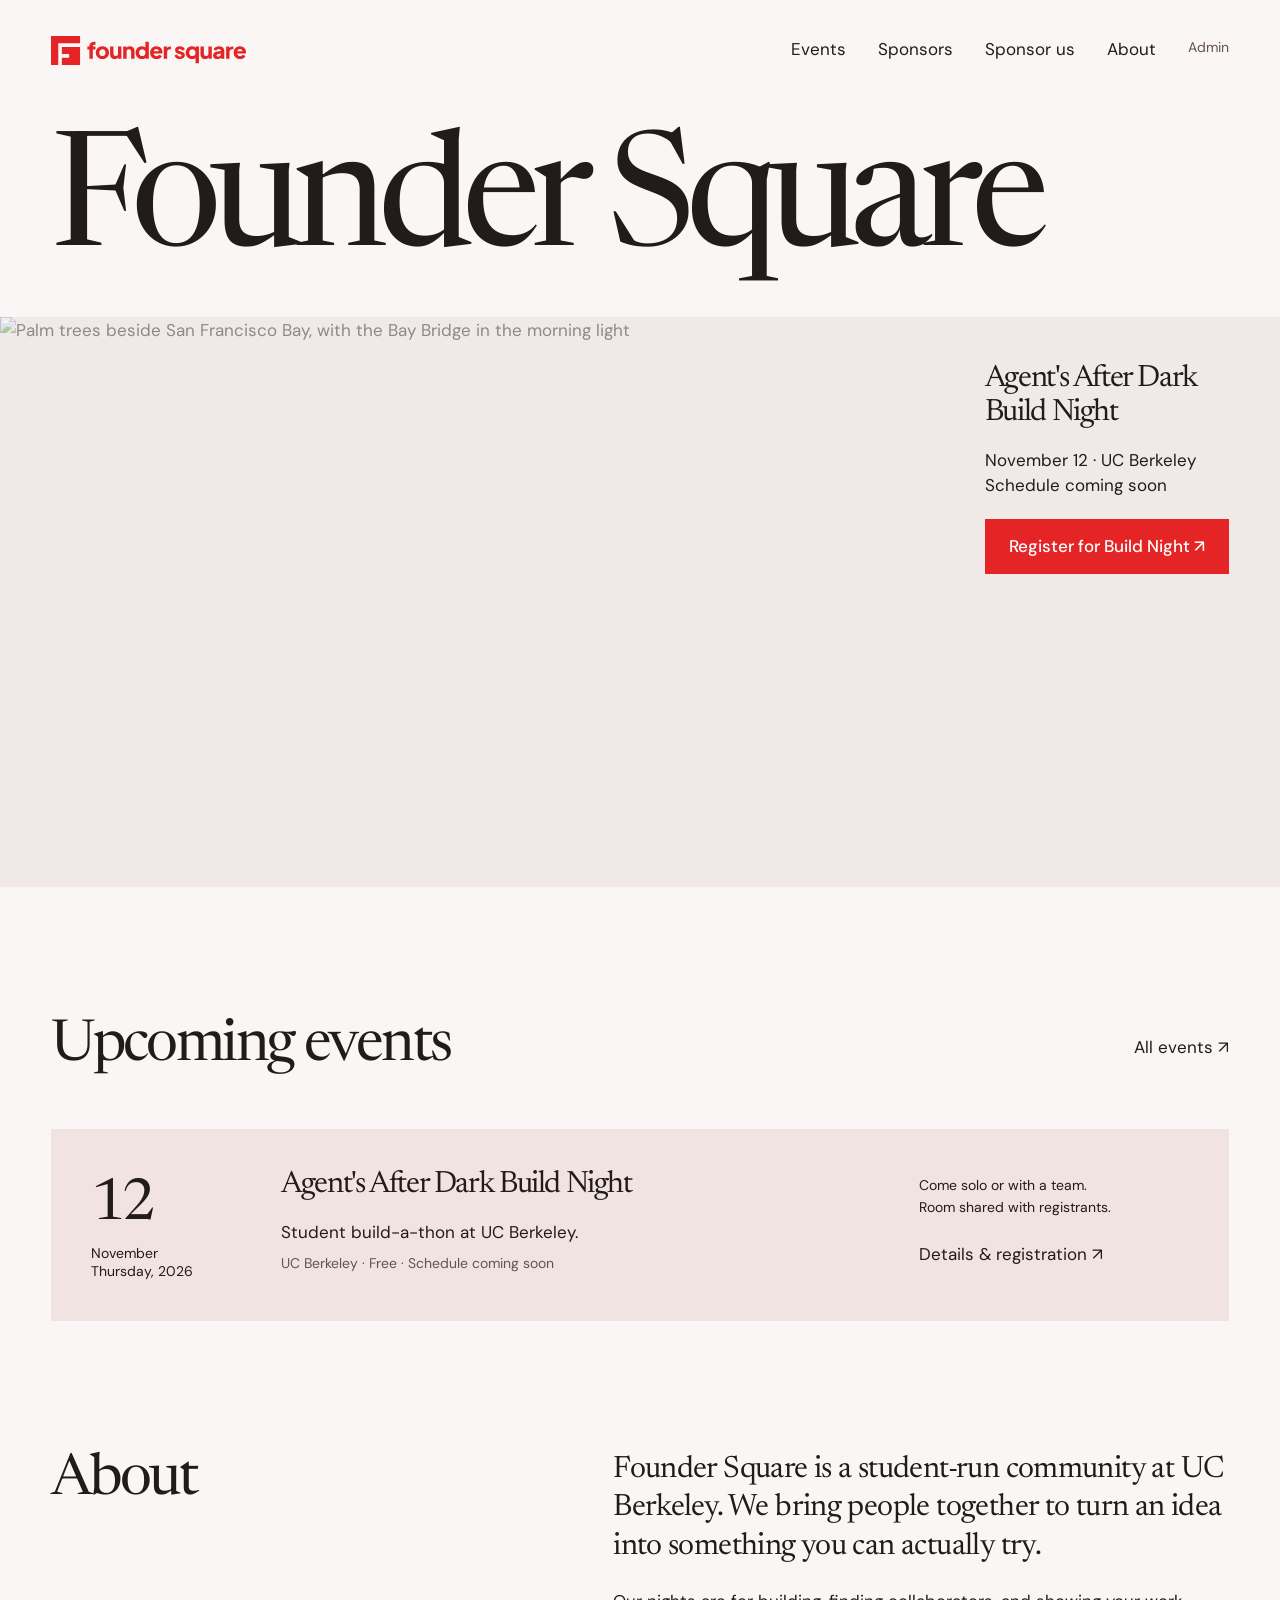
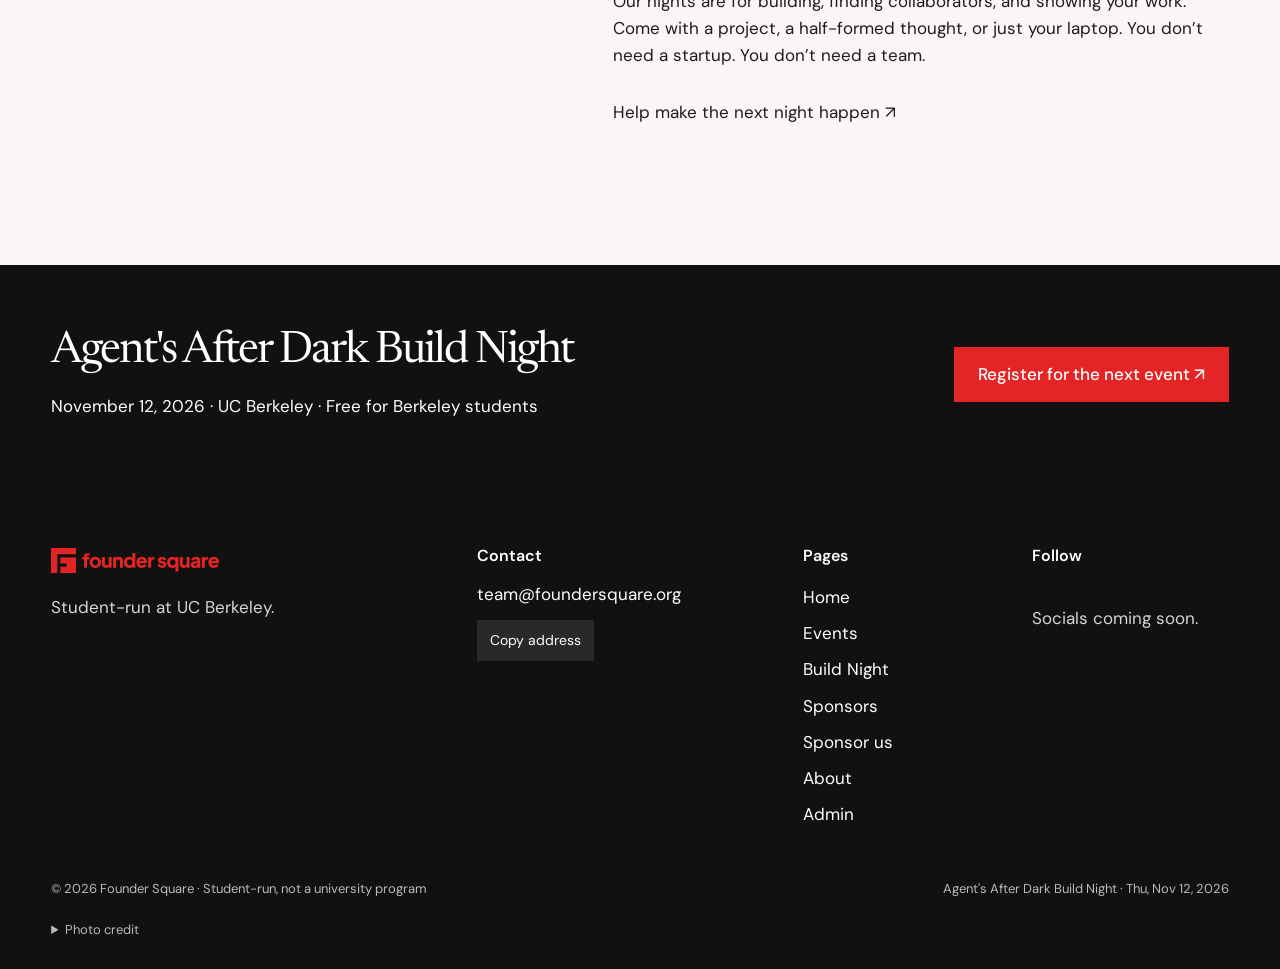
==== index.html @ f6f56e1c "Add the sponsor contact line, admin inbox, sponsors page and event links Sponsors can now write to t" ====
<!doctype html>
<html lang="en">
<head>
<meta charset="utf-8">
<meta name="viewport" content="width=device-width, initial-scale=1">
<meta name="theme-color" content="#faf6f5">
<meta name="description" content="Founder Square brings UC Berkeley students together to build, meet collaborators and demo something real. Agent's After Dark Build Night: November 12, 2026. Schedule coming soon.">
<title>Founder Square</title>
<link rel="icon" href="/favicon.svg" type="image/svg+xml">
<link rel="preconnect" href="https://fonts.googleapis.com">
<link rel="preconnect" href="https://fonts.gstatic.com" crossorigin>
<link href="https://fonts.googleapis.com/css2?family=DM+Sans:wght@400;500;600&family=Newsreader:opsz,wght@6..72,400;6..72,500&display=swap" rel="stylesheet">
<link rel="stylesheet" href="/assets/site.css">
</head>
<body>
<a class="skip" href="#main">Skip to content</a>
<header class="header wrap">
<a class="brand" href="/" aria-label="Founder Square home">
<img class="logo" src="/brand/logos/logo-red.svg" alt="" width="194" height="29">
</a>
<nav aria-label="Primary">
<a href="/events">Events</a>
<a href="/sponsors">Sponsors</a>
<a href="/sponsor">Sponsor us</a>
<a href="#about">About</a>
<a class="admin-link" href="/admin">Admin</a>
</nav>
</header>
<main id="main">
<section class="hero">
<div class="hero-title wrap">
<h1>Founder Square</h1>
</div>
<div class="hero-scene">
<img src="/assets/bay-waterfront.jpg" alt="Palm trees beside San Francisco Bay, with the Bay Bridge in the morning light" fetchpriority="high">
<div class="hero-wash">
</div>
<div class="hero-copy wrap">

<div class="hero-event">
<h2>Agent's After Dark<br>Build Night</h2>
<p>November 12 · UC Berkeley<br>Schedule coming soon</p>
<a class="button" href="/build-night#signup">Register for Build Night ↗</a>
</div>
</div>

</div>
</section>
<section class="section wrap upcoming">
<div class="section-heading">
<h2>Upcoming events</h2>
<a class="text-link" href="/events">All events ↗</a>
</div>
<article class="event-row">
<div class="event-date">
<time datetime="2026-11-12">
<strong>12</strong>
<span>November<br>Thursday, 2026</span>
</time>
</div>
<div class="event-info">
<h3>
<a href="/build-night">Agent's After Dark Build Night</a>
</h3>
<p>Student build-a-thon at UC Berkeley.</p>
<p class="secondary">UC Berkeley · Free · Schedule coming soon</p>
</div>
<div class="event-aside">
<p>Come solo or with a team.<br>Room shared with registrants.</p>
<div class="platform-links">
<a class="text-link" data-link="luma" href="#" hidden>Register on Luma ↗</a>
<a class="text-link" data-link="partiful" href="#" hidden>RSVP on Partiful ↗</a>
<a class="text-link" href="/build-night">Details & registration ↗</a>
</div>
</div>
</article>

</section>

<section class="about wrap section" id="about">
<h2>About</h2>
<div>
<p class="statement">Founder Square is a student-run community at UC Berkeley. We bring people together to turn an idea into something you can actually try.</p>
<p>Our nights are for building, finding collaborators, and showing your work. Come with a project, a half-formed thought, or just your laptop. You don’t need a startup. You don’t need a team.</p>
<a class="text-link" href="mailto:team@foundersquare.org?subject=Helping%20at%20Founder%20Square">Help make the next night happen ↗</a>
</div>
</section>
<section class="register-band" id="register">
<div class="wrap band-inner">
<div>
<h2>Agent's After Dark Build Night</h2>
<p>November 12, 2026 · UC Berkeley · Free for Berkeley students</p>
</div>
<a class="button light" href="/build-night#signup">Register for the next event ↗</a>
</div>
</section>
</main>
<footer class="footer original-footer">
<div class="wrap foot-in">
<div class="foot-brand">
<a class="foot-name" href="/">
<img class="logo" src="/brand/logos/logo-red.svg" alt="Founder Square" width="168" height="25">
</a>
<p>Student-run at UC Berkeley.</p>
</div>
<div>
<h3>Contact</h3>
<a href="mailto:team@foundersquare.org">team@foundersquare.org</a>
<br>
<button type="button" class="copy-btn" data-copy>Copy address</button>
</div>
<div>
<h3>Pages</h3>
<nav aria-label="Footer">
<a href="/">Home</a>
<a href="/events">Events</a>
<a href="/build-night">Build Night</a>
<a href="/sponsors">Sponsors</a>
<a href="/sponsor">Sponsor us</a>
<a href="/#about">About</a>
<a href="/admin">Admin</a>
</nav>
</div>
<div>
<h3>Follow</h3>
<!-- The URLs live in LINKS at the top of assets/site.js; links with no URL yet stay hidden. -->
<ul class="social-links">
<li><a data-link="instagram" href="#" hidden><svg viewBox="0 0 24 24" aria-hidden="true"><path fill="currentColor" d="M12 2.2c3.2 0 3.6 0 4.8.1 3.3.1 4.8 1.7 4.9 4.9.1 1.3.1 1.6.1 4.8s0 3.6-.1 4.8c-.1 3.2-1.7 4.8-4.9 4.9-1.3.1-1.6.1-4.8.1s-3.6 0-4.8-.1c-3.3-.1-4.8-1.7-4.9-4.9C2.2 15.6 2.2 15.2 2.2 12s0-3.6.1-4.8C2.4 3.9 4 2.4 7.2 2.3 8.4 2.2 8.8 2.2 12 2.2M12 0C8.7 0 8.3 0 7.1.1 2.7.3.3 2.7.1 7.1 0 8.3 0 8.7 0 12s0 3.7.1 4.9c.2 4.4 2.6 6.8 7 7 1.2.1 1.6.1 4.9.1s3.7 0 4.9-.1c4.4-.2 6.8-2.6 7-7 .1-1.2.1-1.6.1-4.9s0-3.7-.1-4.9c-.2-4.4-2.6-6.8-7-7C15.7 0 15.3 0 12 0zm0 5.8a6.2 6.2 0 1 0 0 12.4 6.2 6.2 0 0 0 0-12.4zM12 16a4 4 0 1 1 0-8 4 4 0 0 1 0 8zm6.4-11.8a1.4 1.4 0 1 0 0 2.9 1.4 1.4 0 0 0 0-2.9z"/></svg>Instagram</a></li>
<li><a data-link="x" href="#" hidden><svg viewBox="0 0 24 24" aria-hidden="true"><path fill="currentColor" d="M18.2 2h3.4l-7.4 8.5L23 22h-6.8l-5.3-7-6.1 7H1.4l7.9-9.1L1 2h7l4.8 6.4L18.2 2zm-1.2 18h1.9L7.1 3.9H5.1L17 20z"/></svg>X</a></li>
<li><a data-link="linkedin" href="#" hidden><svg viewBox="0 0 24 24" aria-hidden="true"><path fill="currentColor" d="M20.4 20.4h-3.6v-5.6c0-1.3 0-3-1.8-3s-2.1 1.4-2.1 2.9v5.7H9.3V9h3.4v1.6c.5-.9 1.6-1.8 3.4-1.8 3.6 0 4.3 2.4 4.3 5.5v6.1zM5.3 7.4a2.1 2.1 0 1 1 0-4.2 2.1 2.1 0 0 1 0 4.2zM7.1 20.4H3.6V9h3.5v11.4zM22.2 0H1.8C.8 0 0 .8 0 1.7v20.5c0 1 .8 1.8 1.8 1.8h20.4c1 0 1.8-.8 1.8-1.8V1.7C24 .8 23.2 0 22.2 0z"/></svg>LinkedIn</a></li>
<li><a data-link="lumaCalendar" href="#" hidden><svg viewBox="0 0 24 24" aria-hidden="true"><path fill="currentColor" d="M12 0c.6 6.6 5.4 11.4 12 12-6.6.6-11.4 5.4-12 12-.6-6.6-5.4-11.4-12-12C6.6 11.4 11.4 6.6 12 0z"/></svg>Luma</a></li>
</ul>
<p class="social-fallback" data-socials-fallback>Socials coming soon.</p>
</div>
</div>
<div class="wrap foot-bottom">
<span>© 2026 Founder Square · Student-run, not a university program</span>
<span>Agent's After Dark Build Night · Thu, Nov 12, 2026</span>
</div>
<div class="wrap photo-credits">
<details>
<summary>Photo credit</summary>
<p>
<a href="https://unsplash.com/photos/HdtcZUI3Qvk">Francisco Delgado / Unsplash License</a>. Waterfront photograph; event venue is UC Berkeley.</p>
</details>
</div>
</footer>
<script src="/assets/site.js">
</script>
</body>
</html>
---- assets/site.css ----
:root{--bg:#faf6f5;--ink:#211b1b;--accent:#e42425;--surface:#f1e3e1;--blue:#eee5e3;--white:#ffffff;--muted:#655353;--display:'Newsreader',Georgia,serif;--text:'DM Sans',Arial,sans-serif;--small:14px;--body:17px;--lead:clamp(23px,2.4vw,34px);--heading:clamp(36px,4.5vw,64px);--margin:clamp(22px,4vw,64px)}

*{box-sizing:border-box}
html{scroll-behavior:smooth;scroll-padding-top:30px}
body{margin:0;background:var(--bg);color:var(--ink);font:var(--body)/1.6 var(--text);-webkit-font-smoothing:antialiased}
a{color:inherit;text-decoration:none}
button,input,textarea{font:inherit}
a,button{touch-action:manipulation}
a:focus-visible,button:focus-visible,summary:focus-visible{outline:3px solid var(--accent);outline-offset:6px}
a:hover{text-decoration:underline;text-underline-offset:5px}
p{margin:0 0 22px}
h1,h2,h3{font-family:var(--display);font-weight:400;letter-spacing:-.045em;line-height:1.04;margin:0}
h2{font-size:var(--heading)}
h3{font-size:var(--lead)}
.wrap{width:calc(100% - var(--margin)*2);max-width:1480px;margin-inline:auto}
.skip{position:absolute;left:20px;top:-100px;z-index:10;background:var(--bg);padding:12px}
.skip:focus{top:15px}
.header{height:100px;display:flex;align-items:center;justify-content:space-between}
.brand{font-size:21px;font-weight:500;letter-spacing:-.7px;display:flex;align-items:center;gap:10px}
.brand-dot{width:11px;height:11px;background:var(--accent)}
nav{display:flex;gap:32px}
nav a{padding:10px 0}
nav [aria-current]{text-decoration:underline;text-underline-offset:6px}
.hero-title h1{font-size:clamp(54px,12.45vw,190px);line-height:1.05;white-space:nowrap;padding:24px 0 26px;letter-spacing:-.065em}
.hero-scene{height:570px;position:relative;overflow:hidden;background:var(--blue)}
.hero-scene>img{width:100%;height:100%;object-fit:cover;object-position:50% 36%;opacity:.63;animation:bay-drift 24s ease-in-out infinite alternate}
.hero-wash{position:absolute;inset:0;background:var(--bg);opacity:.24;pointer-events:none}
.hero-copy{position:absolute;inset:45px 0 auto;display:flex;justify-content:space-between;gap:30px;align-items:start}
.hero-intro{font-family:var(--display);font-size:var(--lead);line-height:1.2;letter-spacing:-.02em}
.hero-event p{margin-bottom:20px}
.button{display:inline-flex;align-items:center;justify-content:center;padding:14px 24px;min-height:52px;background:var(--accent);color:var(--white);border:0;cursor:pointer;font-size:16px;font-weight:500;text-align:center;transition:transform .2s,opacity .2s}
.button:hover{transform:translateY(-3px);text-decoration:none;opacity:.9}
.button:active{transform:translateY(1px)}
.scene-caption{position:absolute;bottom:22px;left:var(--margin);margin:0;font-size:var(--small);color:var(--ink);background:var(--bg);padding:5px 10px}
.section{padding-block:130px}
.section-heading{display:flex;align-items:center;justify-content:space-between;margin-bottom:52px}
.text-link{display:inline-block;font-size:16px;padding:8px 0}
.event-row{background:var(--surface);display:grid;grid-template-columns:150px 1fr 270px;gap:40px;padding:40px;align-items:center}
.event-date{display:flex;flex-direction:column;line-height:1.3;font-size:var(--small)}
.event-date>span:first-child{font-size:var(--body)}
.event-date strong{font:400 72px/.95 var(--display);letter-spacing:-.05em;margin:10px 0}
.event-info h3{font-size:clamp(28px,3vw,42px);margin-bottom:18px}
.event-info p{margin:6px 0}
.secondary{color:var(--muted);font-size:var(--small)}
.event-aside{font-size:var(--small)}
.event-aside p{margin-bottom:14px}
.calendar-note{display:grid;grid-template-columns:1fr 1fr;gap:40px;margin-top:40px}
.calendar-note>p:first-child{font-family:var(--display);font-size:var(--lead);line-height:1.2;max-width:400px}
.calendar-note>p:last-child{max-width:470px}
.about{display:grid;grid-template-columns:1fr 1.35fr;gap:9%;padding-top:0}
.about>div{max-width:720px}
.statement{font-family:var(--display);font-size:var(--lead);line-height:1.25;letter-spacing:-.02em}
.register-band{background:var(--accent);color:var(--white);padding:64px 0}
.band-inner{display:flex;align-items:center;justify-content:space-between;gap:40px}
.band-inner h2{font-size:clamp(32px,3.7vw,52px);margin-bottom:18px}
.band-inner p{margin:0}
.light{background:var(--bg);color:var(--ink);flex-shrink:0}
.footer{padding-top:70px}
.footer-top{display:flex;justify-content:space-between;gap:40px}
.footer-top>p{font-family:var(--display);font-size:var(--lead);line-height:1.2}
.footer-top nav{margin-top:16px}
.footer-name{font-family:var(--display);font-size:clamp(48px,12.4vw,188px);line-height:1.1;letter-spacing:-.065em;white-space:nowrap;margin:65px 0 20px}
.footnote{display:flex;justify-content:space-between;gap:20px;font-size:var(--small)}
.credit{font-size:13px;color:var(--muted);margin-top:20px;padding-bottom:28px}
.page-head{padding-block:70px 100px}
.page-head h1{font-size:clamp(50px,8.5vw,120px);max-width:1100px;margin-bottom:36px}
.page-head>.statement{max-width:660px}
.measure{max-width:680px}
.event-list{padding-bottom:130px}
.event-list>h2{margin-bottom:48px}
.future{display:grid;grid-template-columns:1fr 1fr;margin-top:65px;gap:15px 60px}
.future h3{grid-row:span 2;font-size:var(--heading)}
.future p{max-width:520px;margin:0}
.event-lead{display:grid;grid-template-columns:1fr 1fr;gap:9%;max-width:1100px}
.night-field,.contact-field{background:var(--surface);padding-block:80px;margin-bottom:120px}
.night-grid,.contact-grid{display:grid;grid-template-columns:1fr 1fr;gap:9%}
.night-grid>div{max-width:580px}
.schedule{padding-top:0;display:grid;grid-template-columns:1fr 1fr;gap:9%}
.schedule>div p{max-width:350px;margin-top:24px}
.schedule ol{list-style:none;padding:0;margin:0}
.schedule li{display:grid;grid-template-columns:110px 1fr;gap:20px;padding:15px 20px}
.schedule li:nth-child(odd){background:var(--surface)}
.signup{padding-top:0;display:flex;align-items:center;gap:60px;justify-content:space-between}
.signup>div{max-width:650px}
.signup h2{margin-bottom:25px}
.signup .button{flex-shrink:0}
.questions{padding-bottom:130px;max-width:950px}
.questions h2{margin-bottom:40px}
details{background:var(--surface);margin-bottom:10px;padding:20px 25px}
summary{cursor:pointer;font-size:var(--body)}
details p{padding-top:20px;max-width:750px;margin-bottom:0}
.sponsorship{padding-bottom:130px}
.sponsorship h2{margin-bottom:45px}
.sponsorship article{display:grid;grid-template-columns:1fr 1fr 1.2fr;gap:40px;padding:35px}
.sponsorship article:nth-of-type(odd){background:var(--surface)}
.sponsorship article p{margin:0}
.contact-grid h2{margin-bottom:25px}
form{display:grid;gap:20px}
label{display:grid;gap:8px}
input,textarea{width:100%;padding:12px 14px;border:1px solid var(--muted);background:var(--white);color:var(--ink);border-radius:0}
input:focus,textarea:focus{outline:2px solid var(--accent);outline-offset:2px}
.form-note{font-size:var(--small);margin:0}
.contact-grid .button{justify-self:start}
#form-status{margin:0}
.reveal{animation:arrive .7s both;animation-timeline:view();animation-range:entry 0% entry 22%}
@keyframes arrive{from{opacity:.4;transform:translateY(24px)}
to{opacity:1;transform:none}
}
@keyframes bay-drift{from{transform:scale(1.01)}
to{transform:scale(1.06) translateY(-5px)}
}

@media(min-width:1600px){.hero-title h1{font-size:190px}
.footer-name{font-size:188px}
}

@media(max-width:900px){.header{height:82px}
nav{gap:22px}
.hero-scene{height:550px}
.event-row{grid-template-columns:100px 1fr;gap:25px;padding:30px}
.event-aside{grid-column:2}
.event-info h3{font-size:34px}
.section{padding-block:90px}
.about{padding-top:0;gap:40px;grid-template-columns:1fr 1.5fr}
.band-inner{align-items:start;flex-direction:column;gap:25px}
.sponsorship article{grid-template-columns:1fr 1fr}
.sponsorship article p:last-child{grid-column:2}
.night-grid,.contact-grid{gap:45px}
.schedule{gap:40px;padding-top:0}
.signup{padding-top:0}
.hero-intro{font-size:27px}
}

@media(max-width:600px){:root{--body:16px;--lead:24px;--small:13px}
.header{height:80px;gap:12px}
.brand{font-size:17px;gap:6px}
.brand-dot{height:7px;width:7px}
nav{gap:15px;font-size:14px}
.hero-title h1{font-size:12.1vw;padding:22px 0;letter-spacing:-.06em}
.hero-scene{height:570px}
.hero-scene>img{object-position:47% 36%}
.hero-copy{top:30px;display:block}
.hero-intro{font-size:27px;max-width:320px}
.hero-event{margin-top:28px}
.hero-event p{font-size:16px;line-height:1.5}
.scene-caption{font-size:12px;bottom:18px}
.section{padding-block:75px}
.section-heading{gap:20px;align-items:end;margin-bottom:30px}
.section-heading h2{max-width:230px}
.section-heading .text-link{white-space:nowrap;font-size:14px}
.event-row{padding:25px;grid-template-columns:64px 1fr;gap:22px}
.event-date strong{font-size:57px}
.event-date>span:last-child{font-size:12px}
.event-info h3{font-size:28px}
.event-info p{font-size:15px}
.event-info .secondary{font-size:13px}
.event-aside{grid-column:1/-1;display:flex;justify-content:space-between;gap:20px;align-items:center}
.event-aside p{display:none}
.calendar-note{grid-template-columns:1fr;gap:0;margin-top:28px}
.calendar-note>p:first-child{max-width:270px}
.about{display:block;padding-top:0}
.about h2{margin-bottom:30px}
.about .statement{font-size:24px}
.register-band{padding-block:45px}
.band-inner{gap:24px}
.band-inner h2{font-size:36px}
.band-inner .button{font-size:14px}
.footer{padding-top:45px}
.footer-top{flex-direction:column;gap:15px}
.footer-top>p{font-size:27px}
.footer-name{font-size:12.1vw;letter-spacing:-.06em;margin-top:45px}
.footnote{flex-direction:column;gap:8px;font-size:12px}
.credit{font-size:12px}
.page-head{padding-block:45px 70px}
.page-head h1{font-size:54px}
.event-list{padding-bottom:75px}
.future{display:block;margin-top:45px}
.future h3{margin-bottom:24px}
.future p{margin-bottom:20px}
.event-lead{display:block}
.event-lead .statement{font-size:30px}
.night-grid,.contact-grid{grid-template-columns:1fr;gap:30px}
.night-field,.contact-field{padding-block:50px;margin-bottom:75px}
.night-grid h2 br{display:none}
.schedule{display:block;padding-top:0}
.schedule ol{margin-top:25px}
.schedule li{grid-template-columns:90px 1fr;gap:10px;padding:14px}
.signup{display:block;padding-top:0}
.signup .button{margin-top:15px}
.questions{padding-bottom:75px}
.questions h2{font-size:36px}
.sponsorship{padding-bottom:75px}
.sponsorship article{display:block;padding:25px}
.sponsorship article h3{margin-bottom:16px}
.sponsorship article p{margin-bottom:15px}
.contact-grid{gap:35px}
}

@media(prefers-reduced-motion:reduce){html{scroll-behavior:auto}
*,*::before,*::after{animation:none!important;transition:none!important;transform:none!important}
}

/* A real date, rather than a section label. */
.event-date time{display:flex;flex-direction:column}
.event-date time>span:first-child{font-size:var(--body)}
.event-date time>span:last-child{font-size:var(--small)}
.event-date time strong{font:400 var(--heading)/.95 var(--display);letter-spacing:-.05em;margin:10px 0}

.bay-strip{display:grid;grid-template-columns:1fr 1.35fr 1fr;gap:24px;padding-bottom:130px}
.bay-strip figure{margin:0}
.bay-strip img{width:100%;height:300px;object-fit:cover;filter:saturate(.55);opacity:.83}
.bay-strip figcaption{font-size:var(--small);margin-top:12px}
.hero-intro{font-size:var(--lead)}
.brand{font-size:var(--body)}
.event-info h3{font-size:var(--lead)}
.band-inner h2{font-size:var(--heading)}
.button,.text-link{font-size:var(--body)}

@media(max-width:900px){.bay-strip{padding-bottom:90px;gap:18px}
.bay-strip img{height:230px}
}

@media(max-width:600px){.hero-intro{font-size:24px}
.event-date>span:last-child,.scene-caption,.footnote,.credit{font-size:13px}
.event-date time>span:last-child{font-size:13px}
.event-info h3{font-size:var(--lead)}
.bay-strip{grid-template-columns:1fr 1fr;gap:25px 18px;padding-bottom:75px}
.bay-strip figure:nth-child(2){grid-column:1/-1;grid-row:1}
.bay-strip img{height:200px}
.bay-strip figure:nth-child(2) img{height:230px}
.header .brand{font-size:16px}
.header nav{font-size:13px;gap:14px}
.event-aside .text-link{font-size:16px}
.band-inner h2{font-size:36px}
.button,.text-link{font-size:16px}
}

.place-ribbon{display:grid;grid-template-columns:repeat(4,1fr);gap:20px;padding-bottom:130px}.place-ribbon img{width:100%;height:220px;object-fit:cover;filter:saturate(.55);opacity:.83}.place-ribbon img:first-child{object-position:center 35%}@media(max-width:600px){.place-ribbon{grid-template-columns:1fr 1fr;gap:16px;padding-bottom:75px}.place-ribbon img{height:180px}}
@media(max-width:600px){.page-head{padding-bottom:95px}.future{margin-top:95px}}
.place-ribbon img{animation:bay-drift 24s ease-in-out infinite alternate}.place-ribbon{overflow:hidden}
/* Preserve the original Founder Square identity. */
:root{--red:#e42425;--black:#111111}
.brand .mark{height:29px;width:29px;color:var(--red);flex-shrink:0}.brand{gap:10px}.hero-copy{justify-content:flex-end}.hero-event .button{background:var(--red)}
.original-footer{width:100%;max-width:none;background:var(--black);color:#d6d6d6;padding:64px 0 28px}.foot-in{display:grid;grid-template-columns:2fr 1.5fr 1fr 1fr;gap:32px}.foot-name{display:inline-flex;align-items:center;gap:10px;color:#fff;font-family:var(--text);font-weight:600;font-size:20px}.foot-name .mark{width:25px;height:25px;color:var(--red)}.foot-brand p{margin-top:12px}.original-footer h3{font-family:var(--text);font-size:16px;font-weight:600;letter-spacing:0;color:#fff;margin-bottom:16px}.original-footer nav{display:grid;gap:3px}.original-footer nav a{padding:3px 0}.original-footer a{color:#fff}.original-footer a:hover{color:var(--red)}.copy-btn{margin-top:12px;background:#292929;color:#fff;border:0;padding:9px 13px;cursor:pointer;font-size:14px}.copy-btn:hover{background:var(--red)}.foot-bottom{display:flex;justify-content:space-between;gap:20px;padding-top:48px;font-size:13px;color:#b9b9b9}.photo-credits{margin-top:20px}.photo-credits details{padding:0;background:transparent;margin:0}.photo-credits summary{font-size:13px;color:#b9b9b9}.photo-credits p{font-size:13px;max-width:900px}.register-band{background:var(--black)}.register-band h2{color:#fff}.register-band .button{background:var(--red);color:#fff}
@media(max-width:900px){.foot-in{grid-template-columns:1fr 1fr}.hero-copy{display:flex}}
@media(max-width:600px){.header .brand{font-size:15px;gap:8px}.brand .mark{width:24px;height:24px}.header nav{gap:12px;font-size:13px}.hero-copy{display:block}.hero-event{margin-top:0}.foot-in{grid-template-columns:1fr;gap:30px}.foot-bottom{flex-direction:column;gap:10px}.original-footer{padding-top:44px}.foot-name{font-size:20px}}

/* Soft red, white and black throughout, with the original red logo. */
.event-title{font-size:clamp(38px,6.5vw,94px)!important}.hero-event{max-width:430px}.hero-event p{font-family:var(--display);font-size:var(--lead);line-height:1.25}.band-inner>div{max-width:800px}.band-inner h2{font-size:clamp(30px,3.5vw,50px)}.schedule-pending{background:var(--surface);padding:40px;min-height:180px;display:flex;align-items:center}.schedule-pending p{font-family:var(--display);font-size:var(--lead);margin:0}.contact-field{margin-bottom:130px}.about{padding-top:0}.hero-event .button,.register-band .button{background:var(--accent)}
@media(max-width:900px){.band-inner h2{max-width:650px}.contact-field{margin-bottom:90px}}
@media(max-width:600px){.band-inner h2{font-size:30px}.event-info h3{font-size:24px}.event-info{min-width:0}.event-row{grid-template-columns:64px 1fr;gap:18px}.event-title{font-size:38px!important}.schedule-pending{margin-top:25px;min-height:160px;padding:30px}.hero-event p{font-size:24px}.contact-field{margin-bottom:75px}}
.hero-event h2{font-size:clamp(30px,2.4vw,34px);line-height:1.1;margin-bottom:18px}.hero-event p{font-family:var(--text);font-size:var(--body);line-height:1.5}.hero-event{max-width:440px}
/* The logo is the team's red lockup (mark + "founder square" in Plus Jakarta Sans
   ExtraBold), outlined in brand/logos/logo-red.svg. The site's one red is the
   logo red, #e42425: white on it is 4.59:1. */
.brand .logo{display:block;height:29px;width:auto}
.foot-name .logo{display:block;height:25px;width:auto}
@media(max-width:600px){.brand .logo{height:22px}}

/* ---- Sponsors, contact line, admin, platform buttons, socials ---- */
.admin-link{color:var(--muted);font-size:var(--small)}
.actions{display:flex;align-items:center;gap:24px;flex-wrap:wrap}
.inline-link{text-decoration:underline;text-underline-offset:4px}
.sponsor-list{padding-bottom:130px}
.sponsor-list>h2{font-size:var(--lead);margin-bottom:36px}
.sponsor-grid{list-style:none;margin:0;padding:0;display:grid;grid-template-columns:repeat(3,1fr);gap:20px}
.sponsor-card{background:var(--surface);padding:30px 28px;display:flex;flex-direction:column;gap:6px}
.sponsor-card h3{font-size:clamp(26px,2.4vw,34px)}
.sponsor-card h3 a:hover{text-decoration:underline}
.sponsor-card .secondary{margin:0 0 10px}
.sponsor-card p:last-child{margin:0}
.sponsor-logo{height:36px;width:auto;max-width:180px;object-fit:contain;margin-bottom:14px}
.contact-field{margin-bottom:0}
.contact-form{max-width:640px}
select{width:100%;padding:12px 14px;border:1px solid var(--muted);background:var(--white);color:var(--ink);border-radius:0;appearance:none;-webkit-appearance:none;background-image:linear-gradient(45deg,transparent 50%,var(--ink) 50%),linear-gradient(135deg,var(--ink) 50%,transparent 50%);background-position:calc(100% - 20px) 50%,calc(100% - 14px) 50%;background-size:6px 6px;background-repeat:no-repeat}
select:focus{outline:2px solid var(--accent);outline-offset:2px}
.hp{position:absolute;left:-9999px;width:1px;height:1px;overflow:hidden}
.contact-form .button{justify-self:start}
.contact-form button[disabled]{opacity:.6;cursor:default;transform:none}
.form-status{margin:0;min-height:1.6em}
.form-status.ok{color:#1d6b2f}
.form-status.err{color:var(--accent)}
.platform-buttons{display:flex;flex-wrap:wrap;gap:12px;flex-shrink:0}
.platform-links{display:flex;flex-direction:column;align-items:flex-start}
.button.platform svg{width:18px;height:18px;margin-right:10px}
.button.luma{background:#111}
.button.partiful{background:#fff;color:var(--ink);border:1px solid var(--ink)}
.social-links{list-style:none;margin:0;padding:0;display:grid;gap:8px}
.social-links a{display:inline-flex;align-items:center;gap:10px}
.social-links svg{width:18px;height:18px;flex:none}
.social-fallback{margin:0}
/* admin */
.admin{padding-block:40px 110px;min-height:60vh}
.admin h1{font-size:clamp(38px,5vw,64px);margin-bottom:20px}
.admin-form{max-width:420px}
.admin-head{display:flex;justify-content:space-between;align-items:flex-end;gap:30px;flex-wrap:wrap;margin-bottom:30px}
.admin-actions{display:flex;align-items:center;gap:22px;flex-wrap:wrap}
.admin-toggle{display:flex;align-items:center;gap:8px;font-size:var(--small)}
.admin-toggle input{width:auto}
.admin-note{background:var(--surface);padding:14px 18px;font-size:var(--small);margin-bottom:24px}
.admin-empty{color:var(--muted)}
.messages{list-style:none;margin:0;padding:0;display:grid;gap:14px}
.message{background:var(--white);border:1px solid var(--surface);padding:24px 26px}
.message.handled{opacity:.6}
.message-head{display:flex;justify-content:space-between;gap:20px;flex-wrap:wrap;margin-bottom:10px}
.message-head time{color:var(--muted);font-size:var(--small)}
.message-interest{display:inline-block;background:var(--surface);padding:4px 10px;font-size:var(--small);margin:0 0 12px}
.message-body{white-space:normal;max-width:760px;margin-bottom:18px}
.message-actions{display:flex;align-items:center;gap:22px;flex-wrap:wrap}
.message-actions .button{min-height:44px;padding:10px 18px;font-size:15px}
.text-link[type=button]{background:none;border:0;padding:8px 0;cursor:pointer;color:inherit;text-decoration:underline;text-underline-offset:5px}
@media(max-width:900px){.sponsor-grid{grid-template-columns:1fr 1fr}}
@media(max-width:600px){.sponsor-grid{grid-template-columns:1fr}.sponsor-list{padding-bottom:75px}.actions{gap:14px}.platform-buttons{width:100%}.platform-buttons .button{width:100%}.admin{padding-block:20px 70px}.message{padding:20px}}
/* five header links need two rows on a phone; Admin stays in the footer there */
@media(max-width:600px){.header{height:auto;min-height:80px;padding-block:14px;align-items:center}.header nav{flex-wrap:wrap;justify-content:flex-end;gap:2px 14px;max-width:62%}.header nav a{white-space:nowrap;padding:6px 0}.header .admin-link{display:none}}
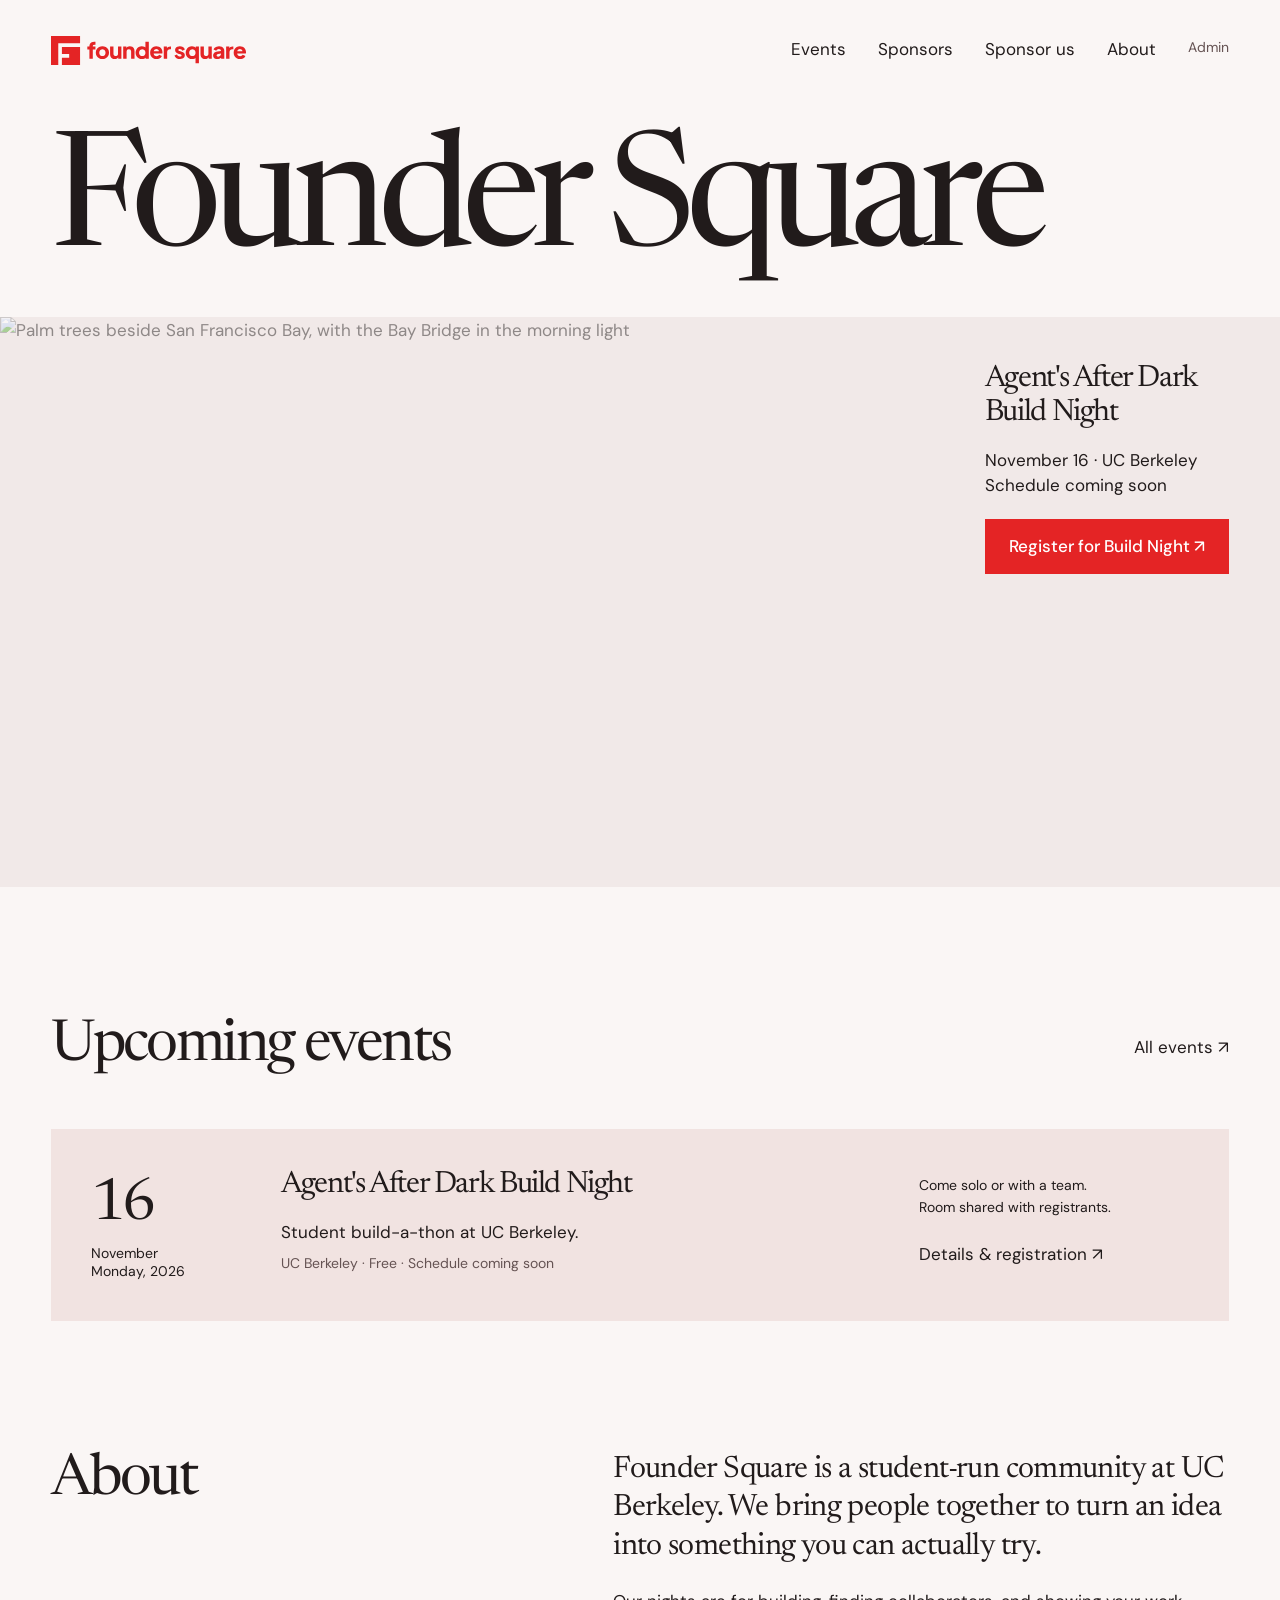
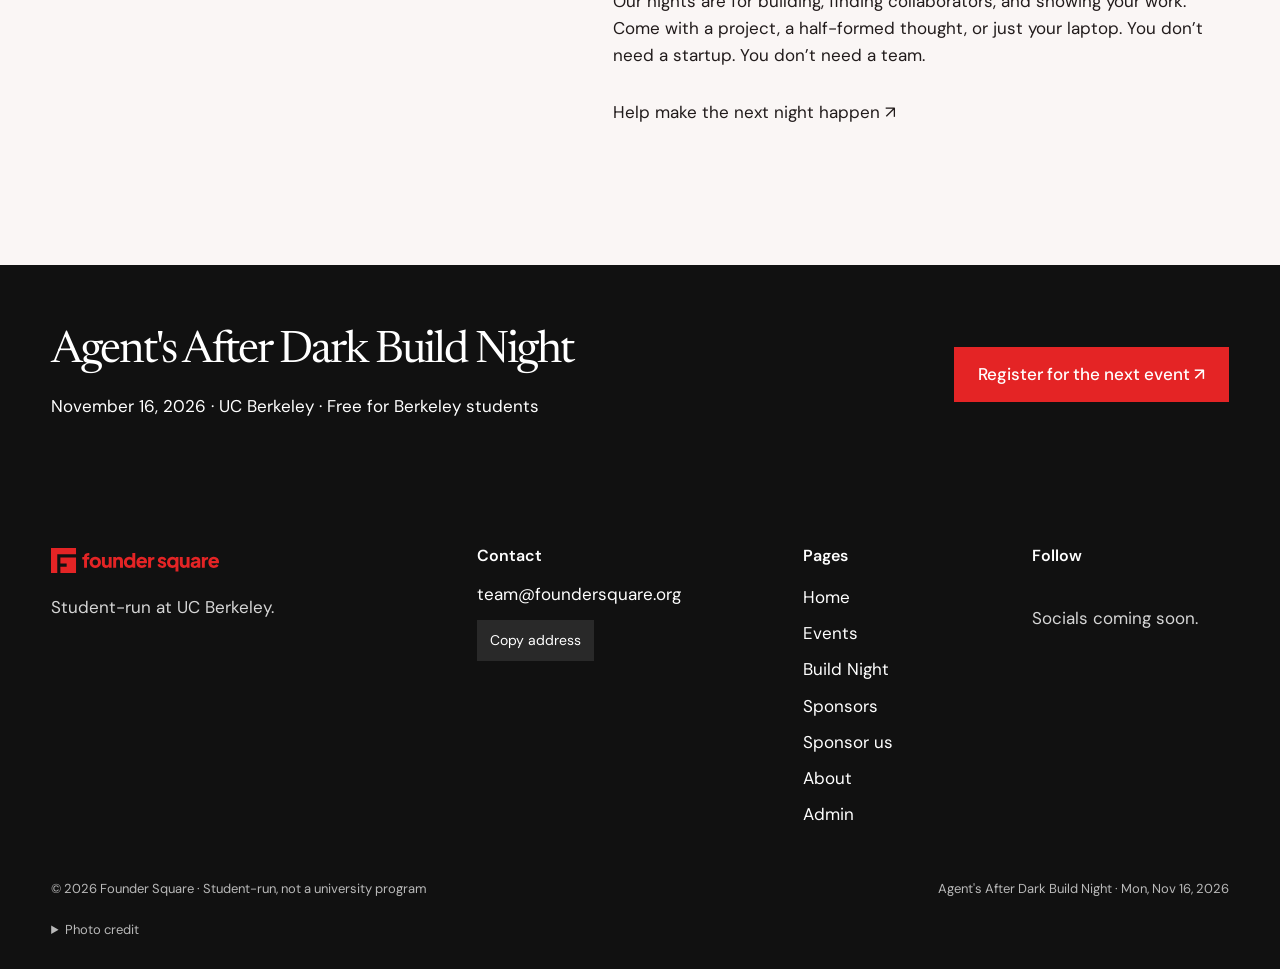
==== commit 5e516d72: "Move Agent's After Dark Build Night to Monday, November 16 Co-Authored-By: Claude Fable 5.1 <noreply" ====
--- a/index.html
+++ b/index.html
@@ -4,7 +4,7 @@
 <meta charset="utf-8">
 <meta name="viewport" content="width=device-width, initial-scale=1">
 <meta name="theme-color" content="#faf6f5">
-<meta name="description" content="Founder Square brings UC Berkeley students together to build, meet collaborators and demo something real. Agent's After Dark Build Night: November 12, 2026. Schedule coming soon.">
+<meta name="description" content="Founder Square brings UC Berkeley students together to build, meet collaborators and demo something real. Agent's After Dark Build Night: November 16, 2026. Schedule coming soon.">
 <title>Founder Square</title>
 <link rel="icon" href="/favicon.svg" type="image/svg+xml">
 <link rel="preconnect" href="https://fonts.googleapis.com">
@@ -39,7 +39,7 @@
 
 <div class="hero-event">
 <h2>Agent's After Dark<br>Build Night</h2>
-<p>November 12 · UC Berkeley<br>Schedule coming soon</p>
+<p>November 16 · UC Berkeley<br>Schedule coming soon</p>
 <a class="button" href="/build-night#signup">Register for Build Night ↗</a>
 </div>
 </div>
@@ -53,9 +53,9 @@
 </div>
 <article class="event-row">
 <div class="event-date">
-<time datetime="2026-11-12">
-<strong>12</strong>
-<span>November<br>Thursday, 2026</span>
+<time datetime="2026-11-16">
+<strong>16</strong>
+<span>November<br>Monday, 2026</span>
 </time>
 </div>
 <div class="event-info">
@@ -89,7 +89,7 @@
 <div class="wrap band-inner">
 <div>
 <h2>Agent's After Dark Build Night</h2>
-<p>November 12, 2026 · UC Berkeley · Free for Berkeley students</p>
+<p>November 16, 2026 · UC Berkeley · Free for Berkeley students</p>
 </div>
 <a class="button light" href="/build-night#signup">Register for the next event ↗</a>
 </div>
@@ -135,7 +135,7 @@
 </div>
 <div class="wrap foot-bottom">
 <span>© 2026 Founder Square · Student-run, not a university program</span>
-<span>Agent's After Dark Build Night · Thu, Nov 12, 2026</span>
+<span>Agent's After Dark Build Night · Mon, Nov 16, 2026</span>
 </div>
 <div class="wrap photo-credits">
 <details>
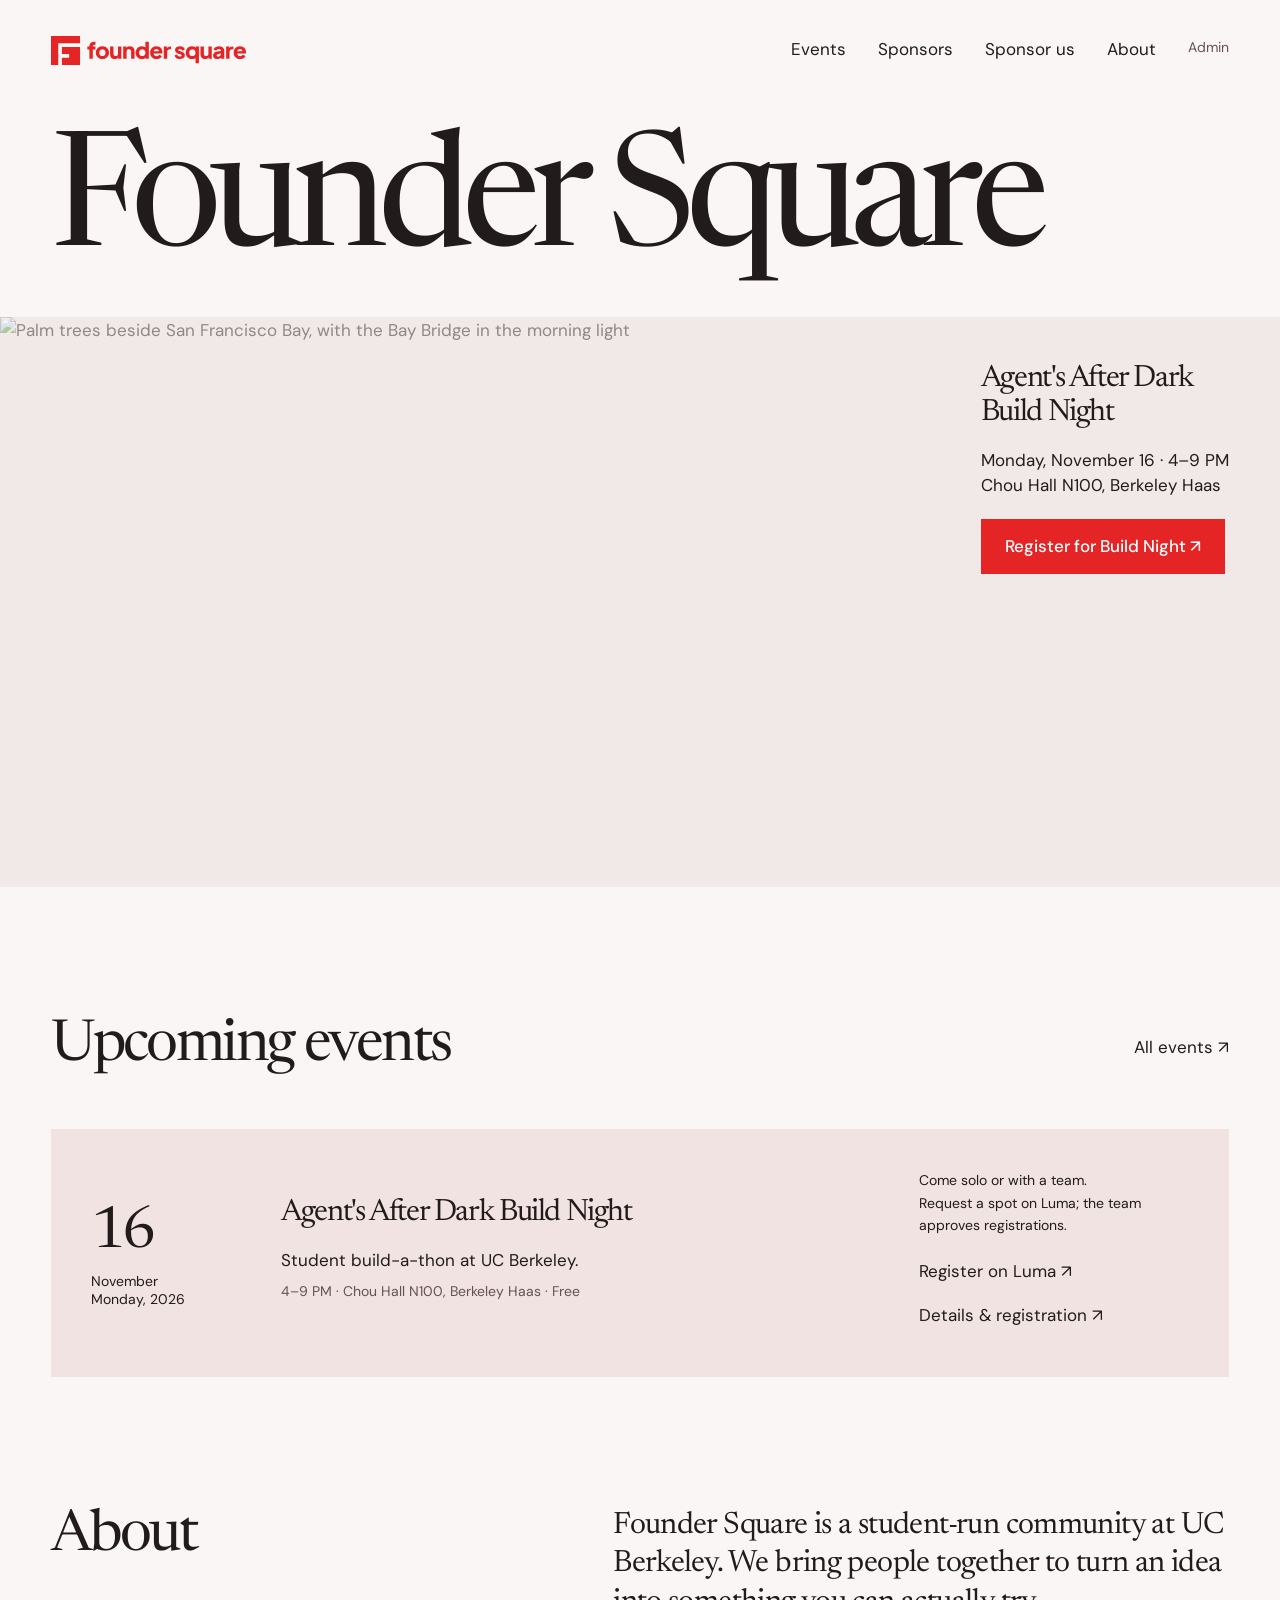
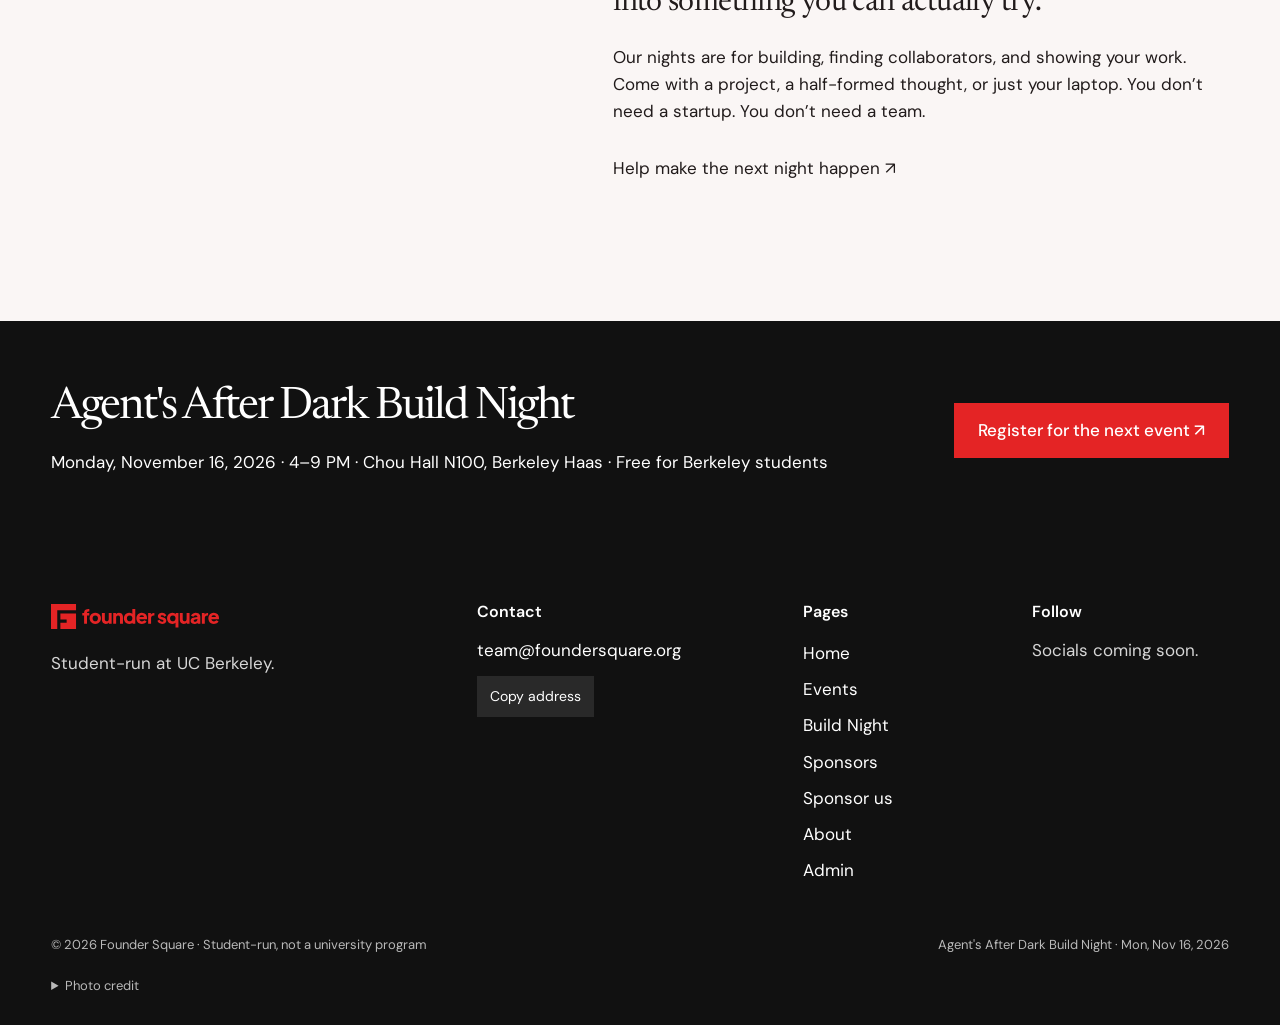
==== commit c859d501: "Link the Luma event and fill in the time, room and prizes Registration points at https://luma.com/x6" ====
--- a/index.html
+++ b/index.html
@@ -4,7 +4,7 @@
 <meta charset="utf-8">
 <meta name="viewport" content="width=device-width, initial-scale=1">
 <meta name="theme-color" content="#faf6f5">
-<meta name="description" content="Founder Square brings UC Berkeley students together to build, meet collaborators and demo something real. Agent's After Dark Build Night: November 16, 2026. Schedule coming soon.">
+<meta name="description" content="Founder Square brings UC Berkeley students together to build, meet collaborators and demo something real. Agent's After Dark Build Night: Monday, November 16, 2026, 4 to 9 PM at Chou Hall N100, Berkeley Haas. Free for UC Berkeley students.">
 <title>Founder Square</title>
 <link rel="icon" href="/favicon.svg" type="image/svg+xml">
 <link rel="preconnect" href="https://fonts.googleapis.com">
@@ -39,7 +39,7 @@
 
 <div class="hero-event">
 <h2>Agent's After Dark<br>Build Night</h2>
-<p>November 16 · UC Berkeley<br>Schedule coming soon</p>
+<p>Monday, November 16 · 4–9 PM<br>Chou Hall N100, Berkeley Haas</p>
 <a class="button" href="/build-night#signup">Register for Build Night ↗</a>
 </div>
 </div>
@@ -63,10 +63,10 @@
 <a href="/build-night">Agent's After Dark Build Night</a>
 </h3>
 <p>Student build-a-thon at UC Berkeley.</p>
-<p class="secondary">UC Berkeley · Free · Schedule coming soon</p>
+<p class="secondary">4–9 PM · Chou Hall N100, Berkeley Haas · Free</p>
 </div>
 <div class="event-aside">
-<p>Come solo or with a team.<br>Room shared with registrants.</p>
+<p>Come solo or with a team.<br>Request a spot on Luma; the team approves registrations.</p>
 <div class="platform-links">
 <a class="text-link" data-link="luma" href="#" hidden>Register on Luma ↗</a>
 <a class="text-link" data-link="partiful" href="#" hidden>RSVP on Partiful ↗</a>
@@ -89,7 +89,7 @@
 <div class="wrap band-inner">
 <div>
 <h2>Agent's After Dark Build Night</h2>
-<p>November 16, 2026 · UC Berkeley · Free for Berkeley students</p>
+<p>Monday, November 16, 2026 · 4–9 PM · Chou Hall N100, Berkeley Haas · Free for Berkeley students</p>
 </div>
 <a class="button light" href="/build-night#signup">Register for the next event ↗</a>
 </div>
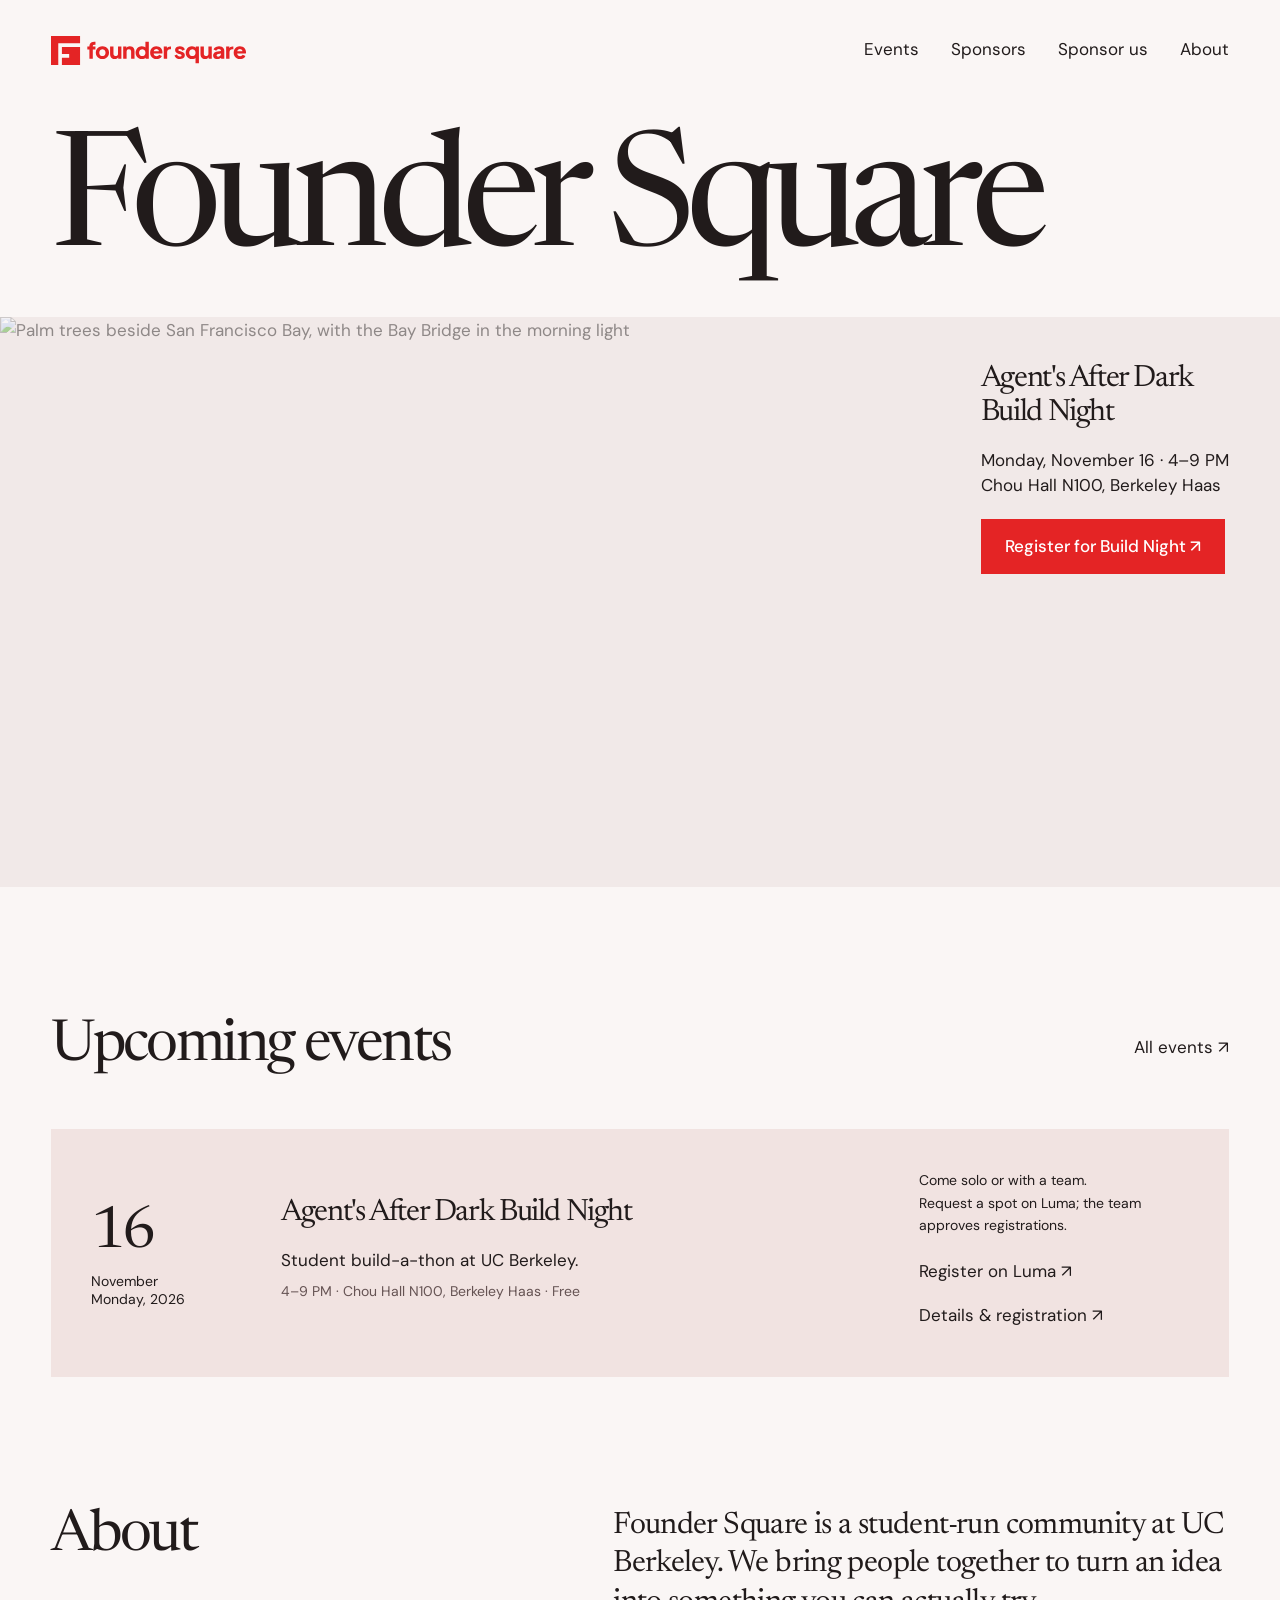
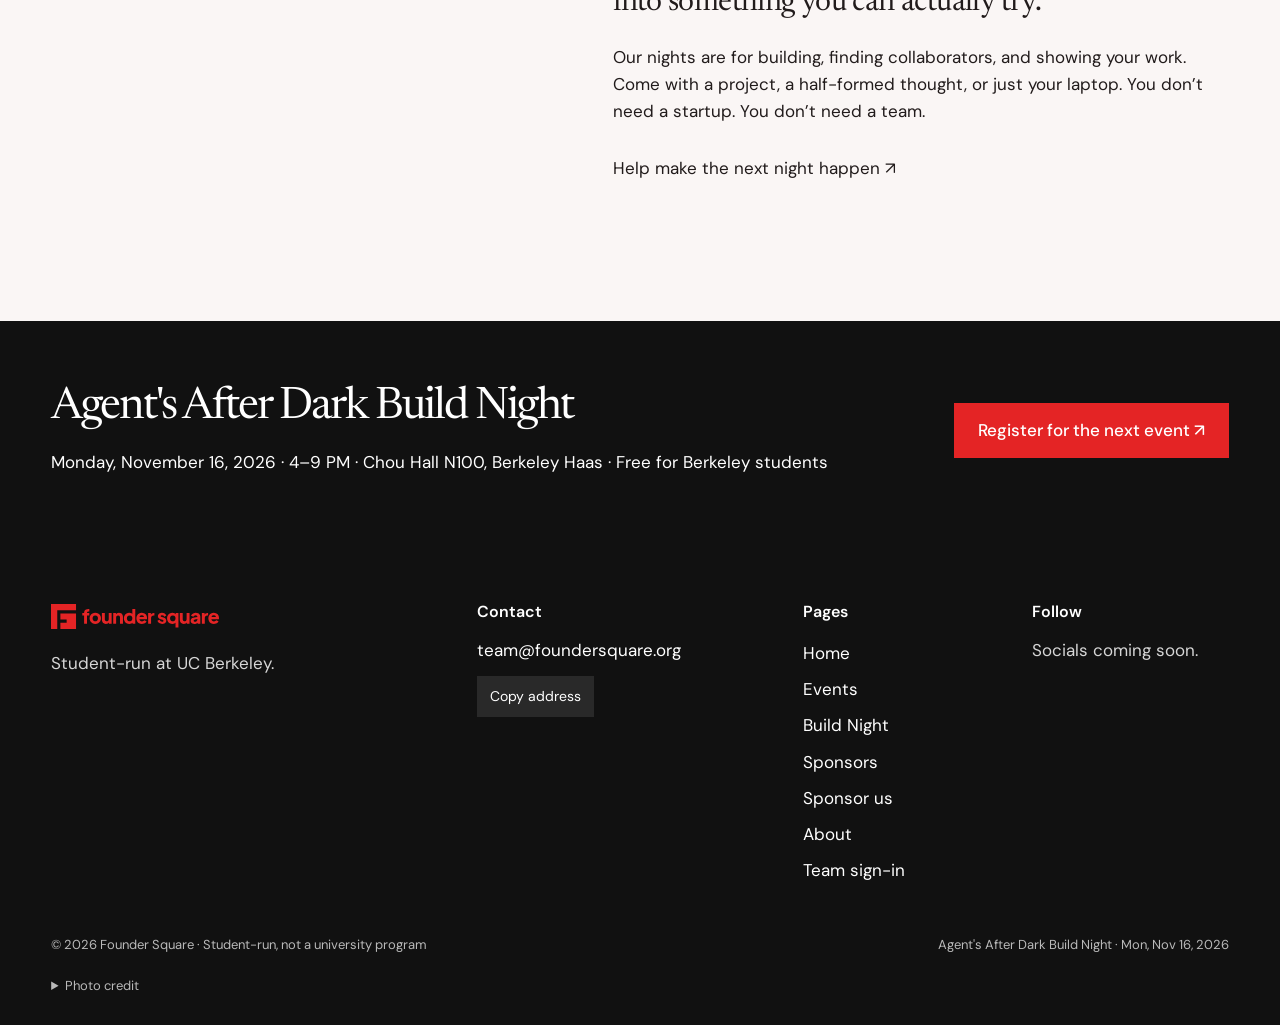
==== commit d981de92: "Make the sponsor page a real sponsorship form; move team sign-in to the footer The sponsor page now " ====
--- a/index.html
+++ b/index.html
@@ -23,7 +23,6 @@
 <a href="/sponsors">Sponsors</a>
 <a href="/sponsor">Sponsor us</a>
 <a href="#about">About</a>
-<a class="admin-link" href="/admin">Admin</a>
 </nav>
 </header>
 <main id="main">
@@ -118,7 +117,7 @@
 <a href="/sponsors">Sponsors</a>
 <a href="/sponsor">Sponsor us</a>
 <a href="/#about">About</a>
-<a href="/admin">Admin</a>
+<a href="/admin">Team sign-in</a>
 </nav>
 </div>
 <div>
--- a/assets/site.css
+++ b/assets/site.css
@@ -313,3 +313,36 @@
 @media(max-width:600px){.sponsor-grid{grid-template-columns:1fr}.sponsor-list{padding-bottom:75px}.actions{gap:14px}.platform-buttons{width:100%}.platform-buttons .button{width:100%}.admin{padding-block:20px 70px}.message{padding:20px}}
 /* five header links need two rows on a phone; Admin stays in the footer there */
 @media(max-width:600px){.header{height:auto;min-height:80px;padding-block:14px;align-items:center}.header nav{flex-wrap:wrap;justify-content:flex-end;gap:2px 14px;max-width:62%}.header nav a{white-space:nowrap;padding:6px 0}.header .admin-link{display:none}}
+
+/* ---- sponsor page: offer and the sponsorship form ---- */
+.offer{padding-bottom:110px}
+.offer>h2{font-size:var(--lead);margin-bottom:32px}
+.offer-grid{display:grid;grid-template-columns:repeat(3,1fr);gap:20px}
+.offer-grid article{background:var(--surface);padding:30px 28px}
+.offer-grid h3{font-size:clamp(24px,2.2vw,30px);margin-bottom:14px}
+.offer-grid p{margin:0}
+.form-layout{display:grid;grid-template-columns:1fr 1.5fr;gap:7%;align-items:start}
+.form-intro h2{margin-bottom:22px}
+.form-intro>p{max-width:420px}
+.form-facts{margin:34px 0 0;display:grid;grid-template-columns:auto 1fr;gap:10px 22px;font-size:var(--small)}
+.form-facts dt{color:var(--muted)}
+.form-facts dd{margin:0}
+.sponsor-form{background:var(--white);padding:36px;display:grid;gap:22px;border:1px solid #e4d6d3}
+.sponsor-form fieldset{border:0;padding:0;margin:0;display:grid;gap:18px}
+.sponsor-form legend{font-family:var(--display);font-size:var(--lead);line-height:1.1;letter-spacing:-.02em;padding:0;margin-bottom:6px}
+.sponsor-form label{font-size:var(--small);font-weight:500}
+.sponsor-form input,.sponsor-form select,.sponsor-form textarea{font-size:var(--body);font-weight:400;border-color:#cdbdb9}
+.sponsor-form textarea{resize:vertical;min-height:120px}
+.row-2{display:grid;grid-template-columns:1fr 1fr;gap:18px}
+.group-label{display:block;font-size:var(--small);font-weight:500;margin-bottom:10px}
+.check-grid{display:grid;grid-template-columns:1fr 1fr;gap:10px 18px}
+.check{display:flex!important;align-items:center;gap:10px;font-weight:400!important;font-size:var(--body)!important;cursor:pointer}
+.check input{width:18px;height:18px;margin:0;accent-color:var(--accent);flex:none}
+.sponsor-form .button{justify-self:start;min-width:260px}
+.sponsor-form .form-note{margin-top:-10px;color:var(--muted)}
+@media(max-width:900px){.offer-grid{grid-template-columns:1fr}.form-layout{grid-template-columns:1fr;gap:40px}.offer{padding-bottom:80px}}
+@media(max-width:600px){.sponsor-form{padding:24px 20px}.row-2,.check-grid{grid-template-columns:1fr}.sponsor-form .button{width:100%;min-width:0}.form-facts{grid-template-columns:1fr;gap:4px}.form-facts dt{margin-top:10px}.offer{padding-bottom:60px}}
+/* admin tags */
+.message-tags{display:flex;flex-wrap:wrap;gap:8px;margin-bottom:14px}
+.tag{display:inline-block;background:var(--surface);padding:4px 10px;font-size:13px;color:var(--ink);text-decoration:none}
+a.tag:hover{background:var(--accent);color:#fff;text-decoration:none}
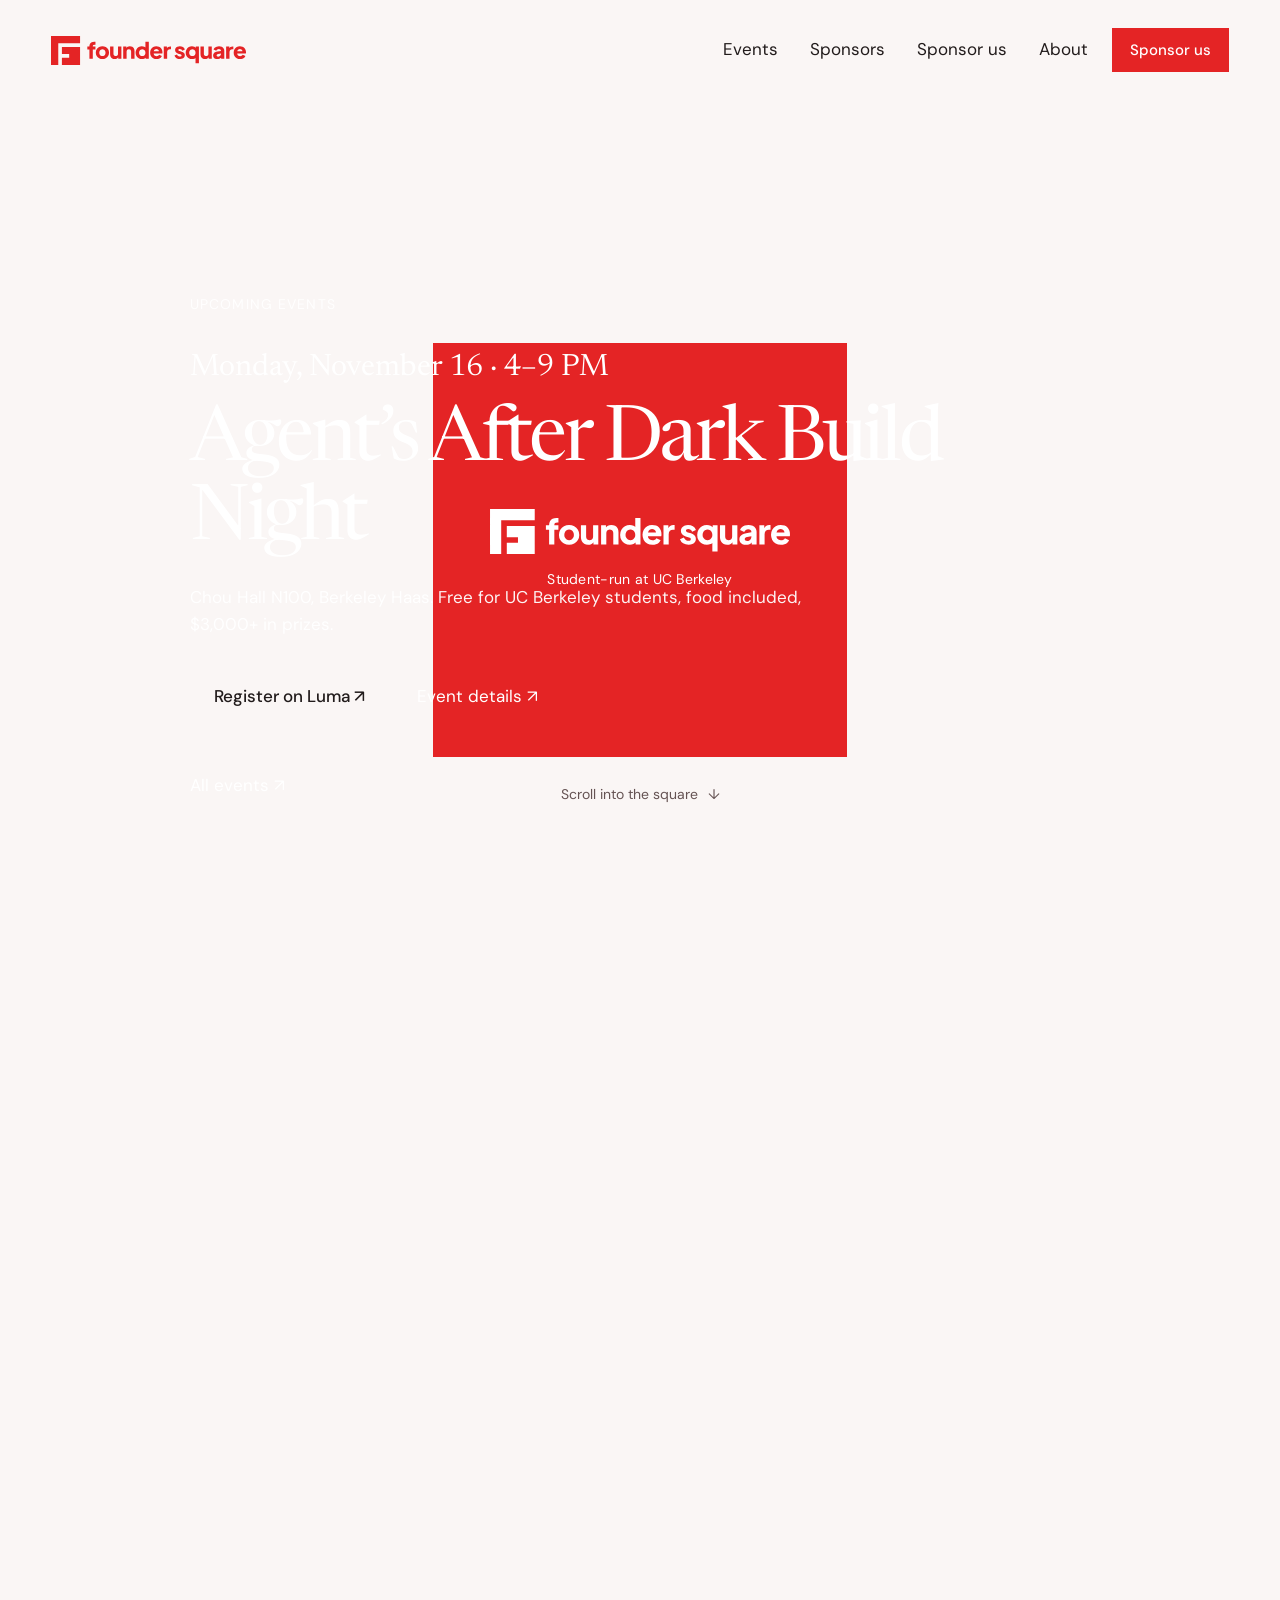
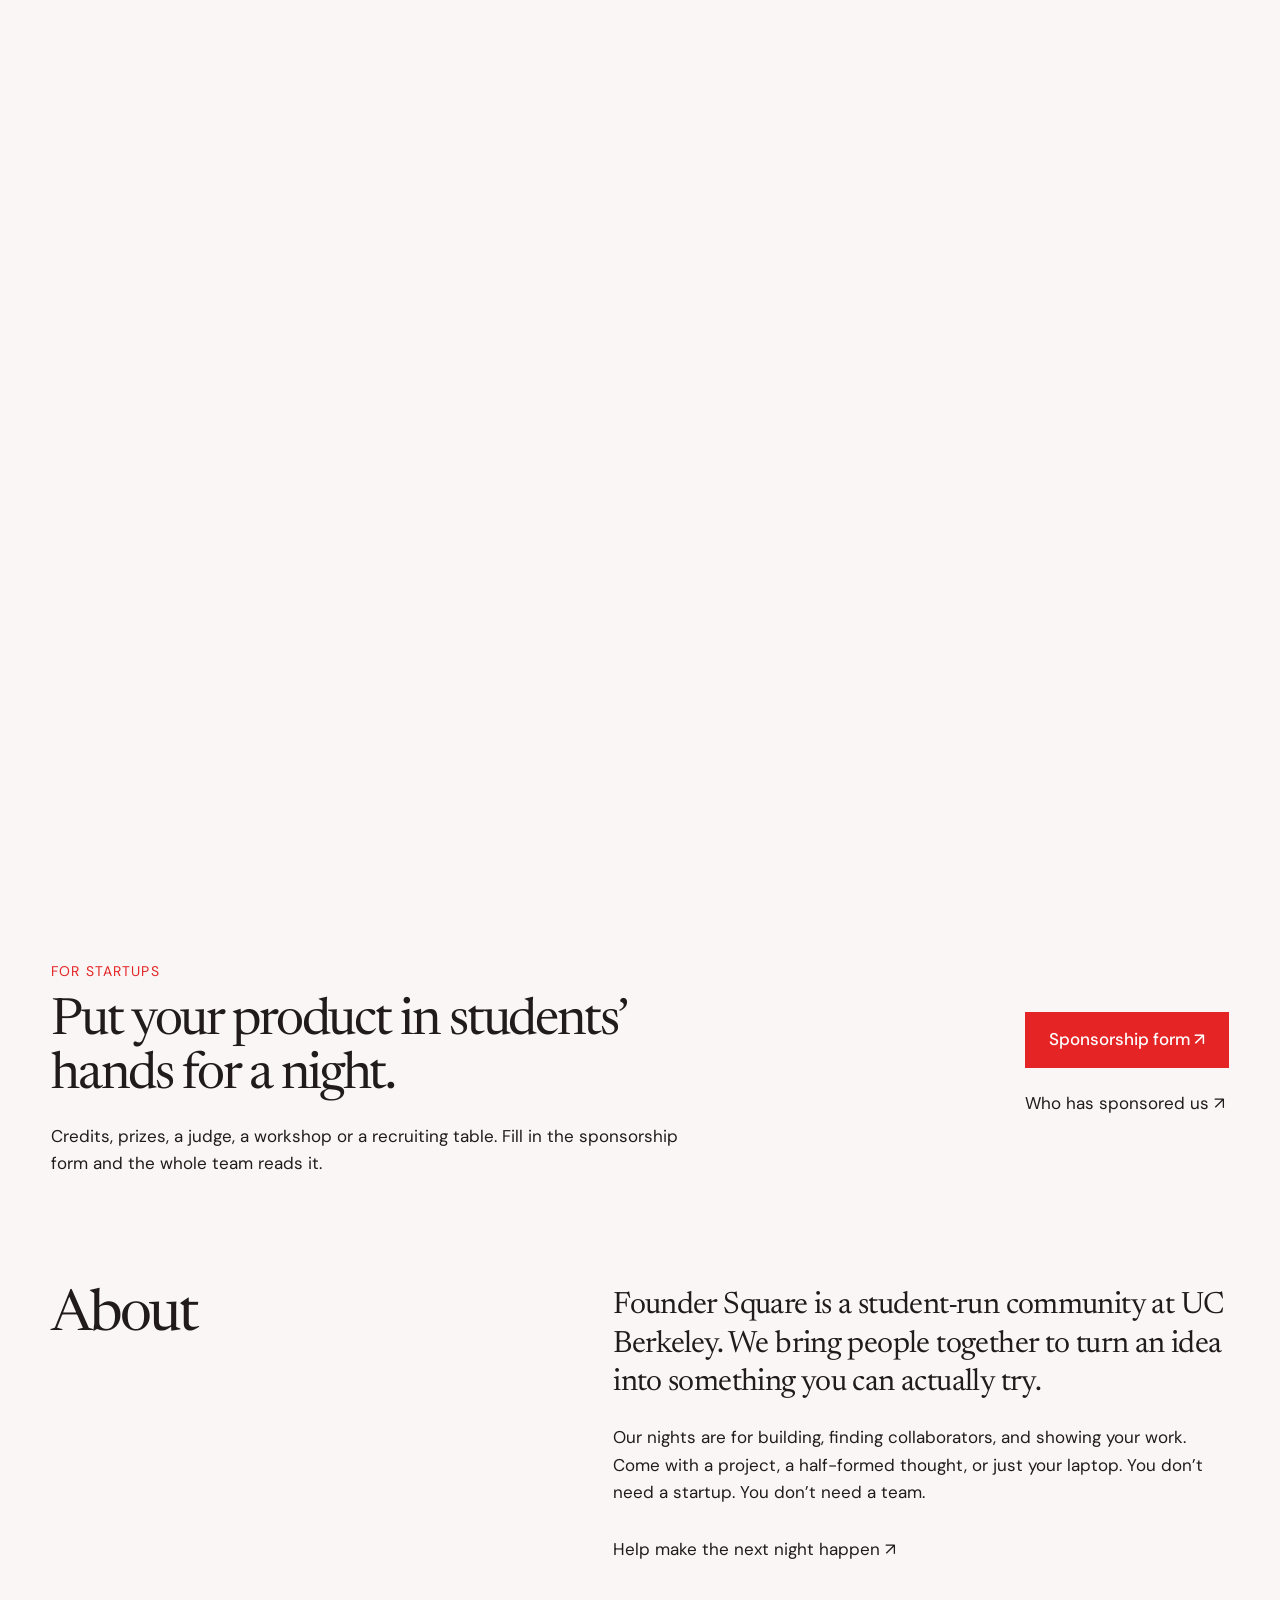
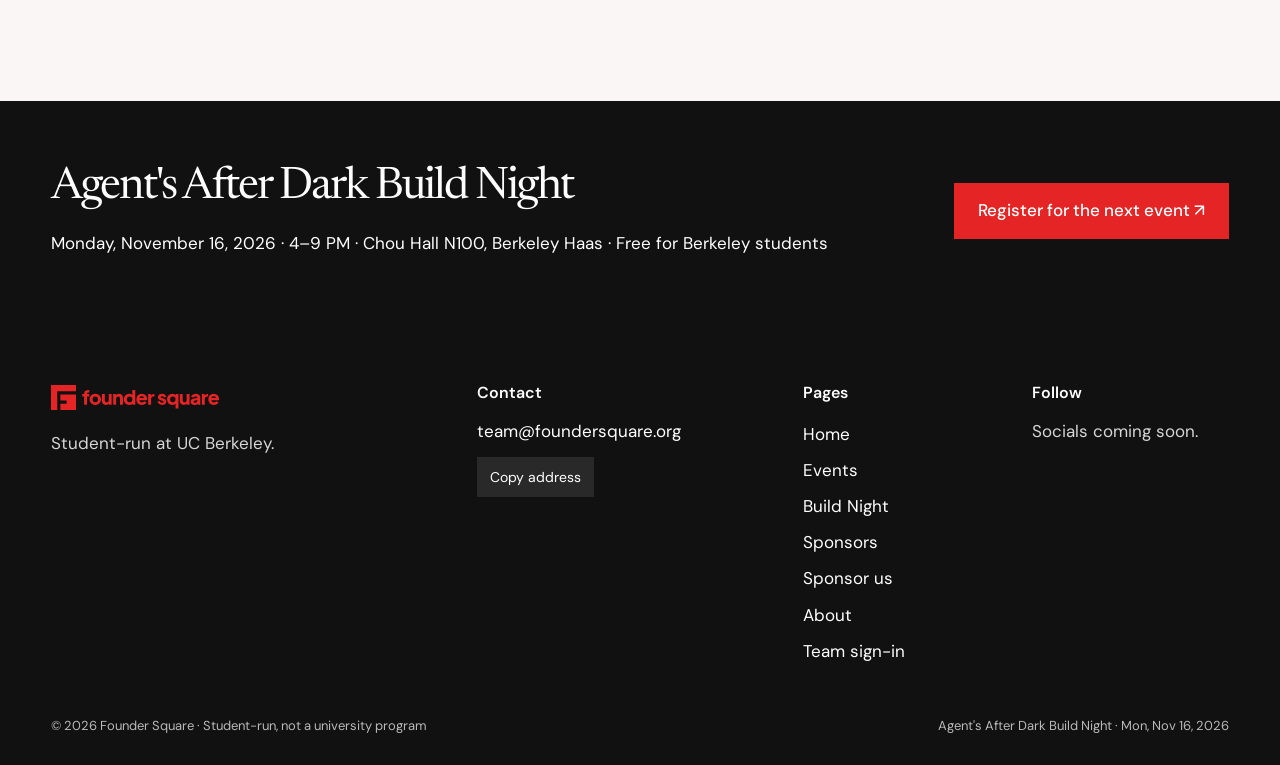
==== commit f6ad5f6e: "Revamp the home page around the Square The home page opens on one red square with the logo. Scrollin" ====
--- a/index.html
+++ b/index.html
@@ -17,6 +17,7 @@
 <header class="header wrap">
 <a class="brand" href="/" aria-label="Founder Square home">
 <img class="logo" src="/brand/logos/logo-red.svg" alt="" width="194" height="29">
+<img class="logo-mark" src="/brand/logos/mark-red.svg" alt="" width="24" height="24">
 </a>
 <nav aria-label="Primary">
 <a href="/events">Events</a>
@@ -24,56 +25,47 @@
 <a href="/sponsor">Sponsor us</a>
 <a href="#about">About</a>
 </nav>
+<a class="button hdr-cta" href="/sponsor#sponsorship-form">Sponsor us</a>
 </header>
 <main id="main">
-<section class="hero">
-<div class="hero-title wrap">
-<h1>Founder Square</h1>
+
+<!-- The Square: one red square with the logo; scrolling takes you inside it, where the events are. -->
+<section class="sq-stage" id="square" aria-label="Upcoming events">
+<div class="sq-pin">
+<div class="sq" aria-hidden="true"></div>
+<div class="sq-front">
+<img class="sq-logo" src="/brand/logos/logo-white.svg" alt="Founder Square" width="300" height="45">
+<p class="sq-tag">Student-run at UC Berkeley</p>
 </div>
-<div class="hero-scene">
-<img src="/assets/bay-waterfront.jpg" alt="Palm trees beside San Francisco Bay, with the Bay Bridge in the morning light" fetchpriority="high">
-<div class="hero-wash">
+<p class="sq-hint" aria-hidden="true">Scroll into the square<span class="sq-arrow">↓</span></p>
+<div class="sq-inside">
+<p class="sq-kicker">Upcoming events</p>
+<article class="sq-event">
+<time datetime="2026-11-16T16:00-08:00">Monday, November 16 · 4–9 PM</time>
+<h2>Agent’s After Dark Build Night</h2>
+<p>Chou Hall N100, Berkeley Haas. Free for UC Berkeley students, food included, $3,000+ in prizes.</p>
+<div class="actions">
+<a class="button light" data-link="luma" href="#" hidden>Register on Luma ↗</a>
+<a class="button light" data-link-fallback="hide" href="/build-night#signup">Register ↗</a>
+<a class="text-link inverse" href="/build-night">Event details ↗</a>
 </div>
-<div class="hero-copy wrap">
-
-<div class="hero-event">
-<h2>Agent's After Dark<br>Build Night</h2>
-<p>Monday, November 16 · 4–9 PM<br>Chou Hall N100, Berkeley Haas</p>
-<a class="button" href="/build-night#signup">Register for Build Night ↗</a>
+</article>
+<a class="text-link inverse sq-all" href="/events">All events ↗</a>
 </div>
 </div>
+</section>
 
+<!-- Sponsors: the fastest route to the form -->
+<section class="sponsor-band wrap" id="sponsor">
+<div>
+<p class="eyebrow">For startups</p>
+<h2>Put your product in students’ hands for a night.</h2>
+<p class="measure">Credits, prizes, a judge, a workshop or a recruiting table. Fill in the sponsorship form and the whole team reads it.</p>
 </div>
-</section>
-<section class="section wrap upcoming">
-<div class="section-heading">
-<h2>Upcoming events</h2>
-<a class="text-link" href="/events">All events ↗</a>
+<div class="sponsor-band-actions">
+<a class="button" href="/sponsor#sponsorship-form">Sponsorship form ↗</a>
+<a class="text-link" href="/sponsors">Who has sponsored us ↗</a>
 </div>
-<article class="event-row">
-<div class="event-date">
-<time datetime="2026-11-16">
-<strong>16</strong>
-<span>November<br>Monday, 2026</span>
-</time>
-</div>
-<div class="event-info">
-<h3>
-<a href="/build-night">Agent's After Dark Build Night</a>
-</h3>
-<p>Student build-a-thon at UC Berkeley.</p>
-<p class="secondary">4–9 PM · Chou Hall N100, Berkeley Haas · Free</p>
-</div>
-<div class="event-aside">
-<p>Come solo or with a team.<br>Request a spot on Luma; the team approves registrations.</p>
-<div class="platform-links">
-<a class="text-link" data-link="luma" href="#" hidden>Register on Luma ↗</a>
-<a class="text-link" data-link="partiful" href="#" hidden>RSVP on Partiful ↗</a>
-<a class="text-link" href="/build-night">Details & registration ↗</a>
-</div>
-</div>
-</article>
-
 </section>
 
 <section class="about wrap section" id="about">
@@ -136,13 +128,6 @@
 <span>© 2026 Founder Square · Student-run, not a university program</span>
 <span>Agent's After Dark Build Night · Mon, Nov 16, 2026</span>
 </div>
-<div class="wrap photo-credits">
-<details>
-<summary>Photo credit</summary>
-<p>
-<a href="https://unsplash.com/photos/HdtcZUI3Qvk">Francisco Delgado / Unsplash License</a>. Waterfront photograph; event venue is UC Berkeley.</p>
-</details>
-</div>
 </footer>
 <script src="/assets/site.js">
 </script>
--- a/assets/site.css
+++ b/assets/site.css
@@ -346,3 +346,41 @@
 .message-tags{display:flex;flex-wrap:wrap;gap:8px;margin-bottom:14px}
 .tag{display:inline-block;background:var(--surface);padding:4px 10px;font-size:13px;color:var(--ink);text-decoration:none}
 a.tag:hover{background:var(--accent);color:#fff;text-decoration:none}
+
+/* ---- The Square: scroll into it ---- */
+.header{gap:24px}
+.header nav{margin-left:auto}
+.hdr-cta{min-height:44px;padding:10px 18px;font-size:15px;flex-shrink:0}
+.sq-stage{height:260vh;position:relative}
+.sq-pin{position:sticky;top:0;height:100vh;overflow:hidden;display:grid;place-items:center;background:var(--bg)}
+.sq-pin>*{grid-area:1/1}
+.sq-pin{--sq-side:min(46vmin,420px)}
+.sq{width:var(--sq-side);aspect-ratio:1;background:var(--accent);transform:scale(var(--sq-scale,1));will-change:transform}
+.sq-front{display:grid;justify-items:center;gap:14px;text-align:center;opacity:var(--front,1);transform:translateY(calc(var(--p,0)*-40px));pointer-events:none}
+.sq-logo{width:min(34vmin,300px);height:auto}
+.sq-tag{color:#fff;font-size:var(--small);letter-spacing:.02em;margin:0}
+.sq-hint{position:absolute;left:50%;transform:translateX(-50%);top:calc(50% + var(--sq-side)/2 + 26px);margin:0;white-space:nowrap;font-size:var(--small);color:var(--muted);display:flex;align-items:center;gap:10px;opacity:var(--front,1)}
+.sq-arrow{display:inline-block;animation:nudge 1.6s ease-in-out infinite}
+@keyframes nudge{0%,100%{transform:translateY(0)}50%{transform:translateY(5px)}}
+.sq-inside{width:min(100% - 2*var(--margin),900px);color:#fff;opacity:var(--inside,0);transform:translateY(calc((1 - var(--inside,0))*40px));pointer-events:var(--inside-events,none)}
+.sq-kicker{font-size:var(--small);letter-spacing:.08em;text-transform:uppercase;margin-bottom:28px;opacity:.9}
+.sq-event time{display:block;font-size:var(--lead);font-family:var(--display);margin-bottom:10px}
+.sq-event h2{color:#fff;font-size:clamp(40px,6vw,88px);margin-bottom:22px}
+.sq-event>p{max-width:620px;opacity:.95;margin-bottom:30px}
+.sq-event .actions{gap:14px 28px}
+.text-link.inverse{color:#fff}
+.sq-all{display:inline-block;margin-top:40px}
+.sq-pin .button.light:hover{opacity:.92}
+/* sponsor band on the home page */
+.sponsor-band{display:grid;grid-template-columns:1.4fr 1fr;gap:40px;align-items:center;padding-block:120px 110px}
+.sponsor-band h2{font-size:clamp(34px,4vw,58px);margin:14px 0 20px}
+.sponsor-band .measure{margin:0}
+.sponsor-band-actions{display:flex;flex-direction:column;align-items:flex-start;gap:14px;justify-self:end}
+.eyebrow{font-size:var(--small);letter-spacing:.08em;text-transform:uppercase;color:var(--accent);margin:0}
+@media(prefers-reduced-motion:reduce){.sq-stage{height:auto}.sq-pin{position:static;height:auto;display:block;padding:40px 0}.sq{display:none}.sq-front,.sq-hint{display:none}.sq-inside{opacity:1;transform:none;background:var(--accent);padding:40px;margin:0 auto;pointer-events:auto}}
+@media(max-width:900px){.sponsor-band{grid-template-columns:1fr;gap:28px;padding-block:80px}.sponsor-band-actions{justify-self:start}}
+@media(max-width:600px){.header{gap:10px}.header nav{max-width:none;margin-left:auto}.hdr-cta{padding:8px 12px;font-size:13px;min-height:38px}.sq-stage{height:220vh}.sq-pin{--sq-side:62vmin}.sq-logo{width:46vmin}.sq-event h2{font-size:38px}.sq-event time{font-size:20px}.sq-inside .actions .button{width:100%}}
+
+/* phone header: mark only, three links, the red button */
+.logo-mark{display:none}
+@media(max-width:600px){.brand .logo{display:none}.brand .logo-mark{display:block;width:26px;height:26px}.header nav{flex-wrap:nowrap;gap:12px;font-size:13px}.header nav a[href="/sponsor"]{display:none}}
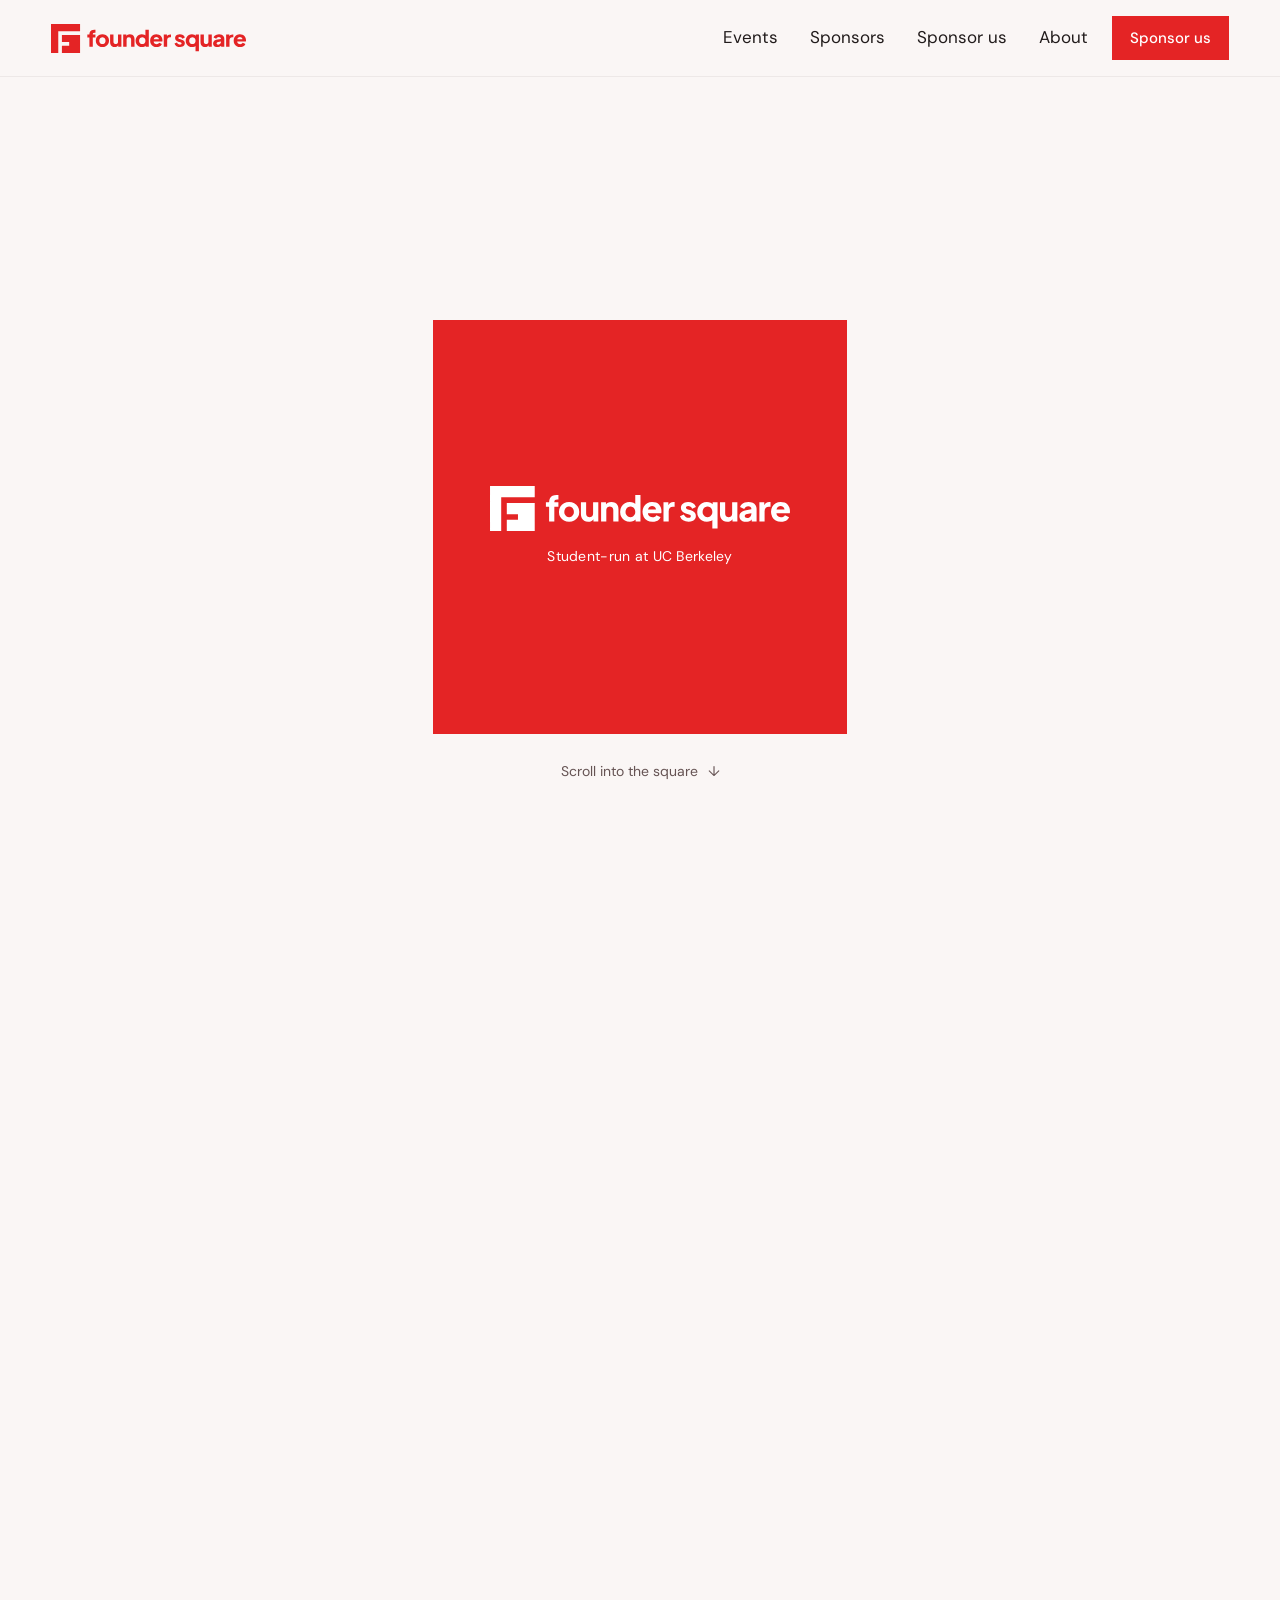
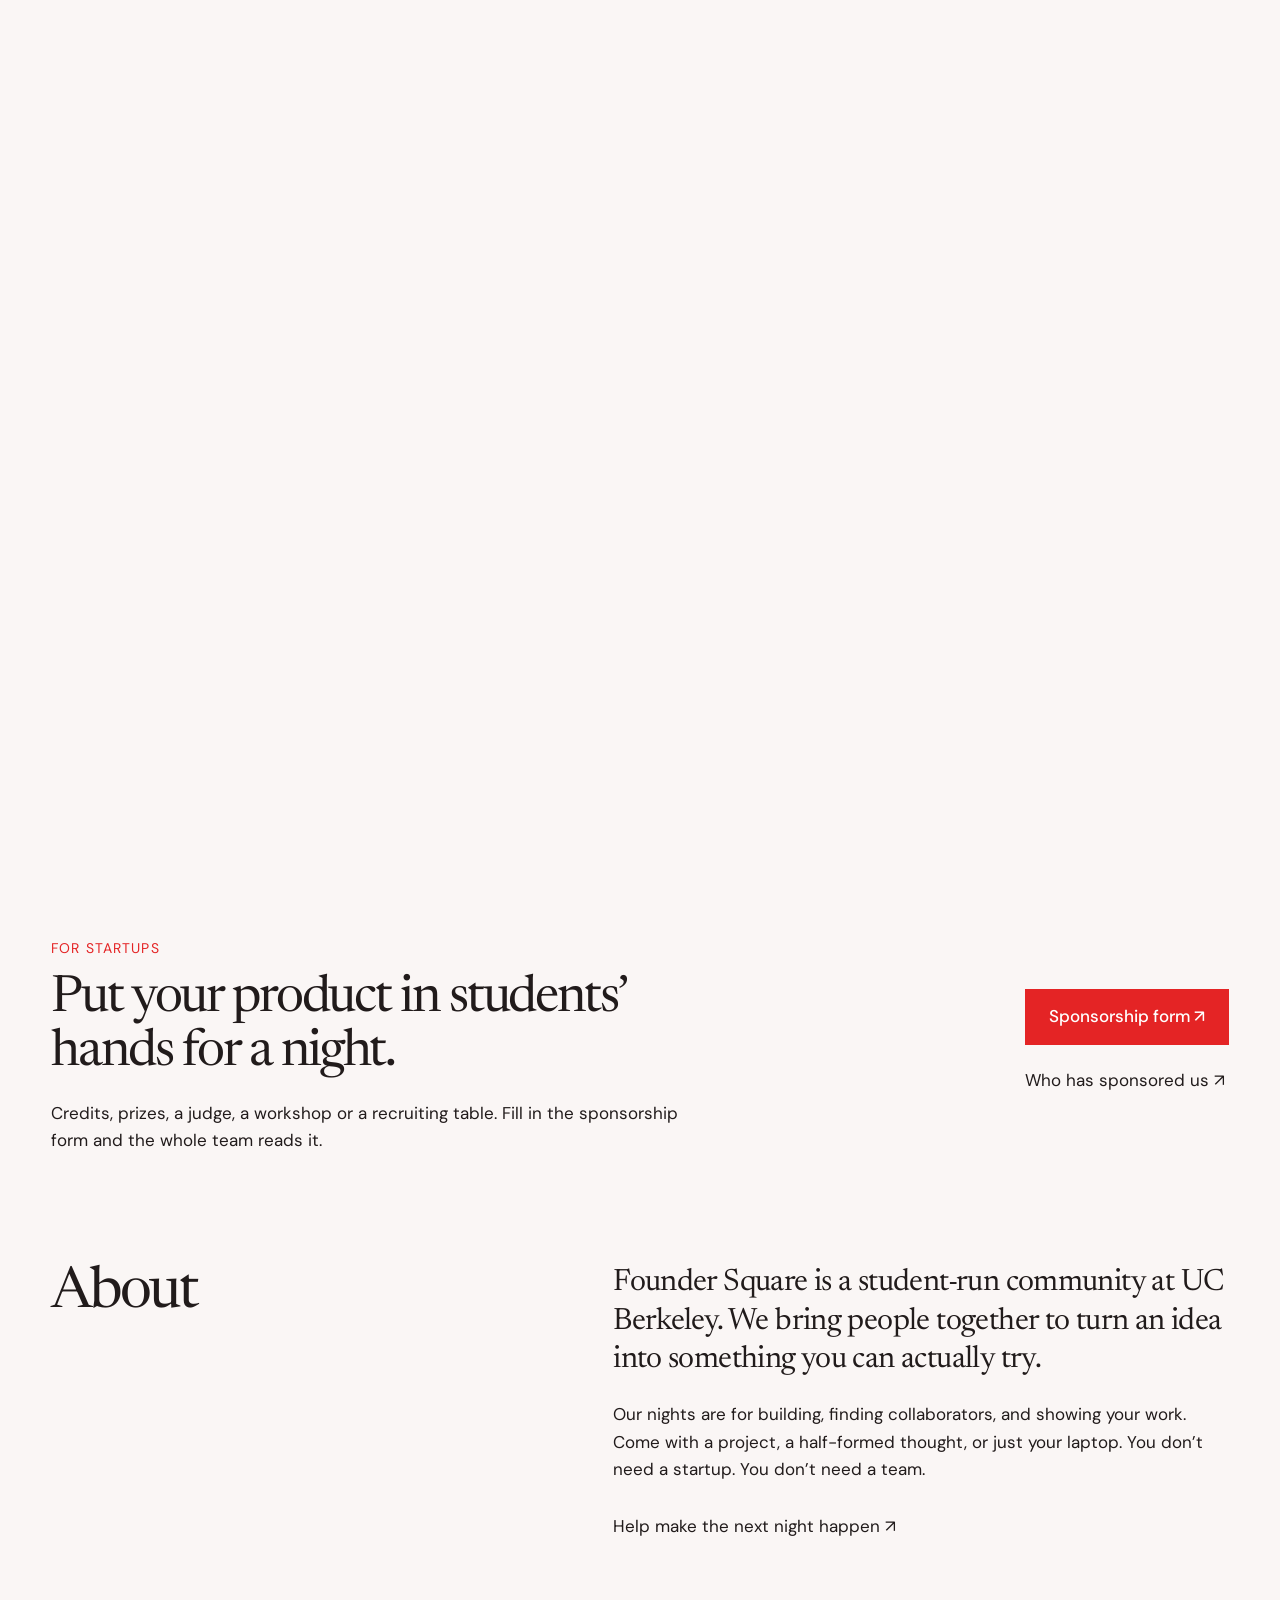
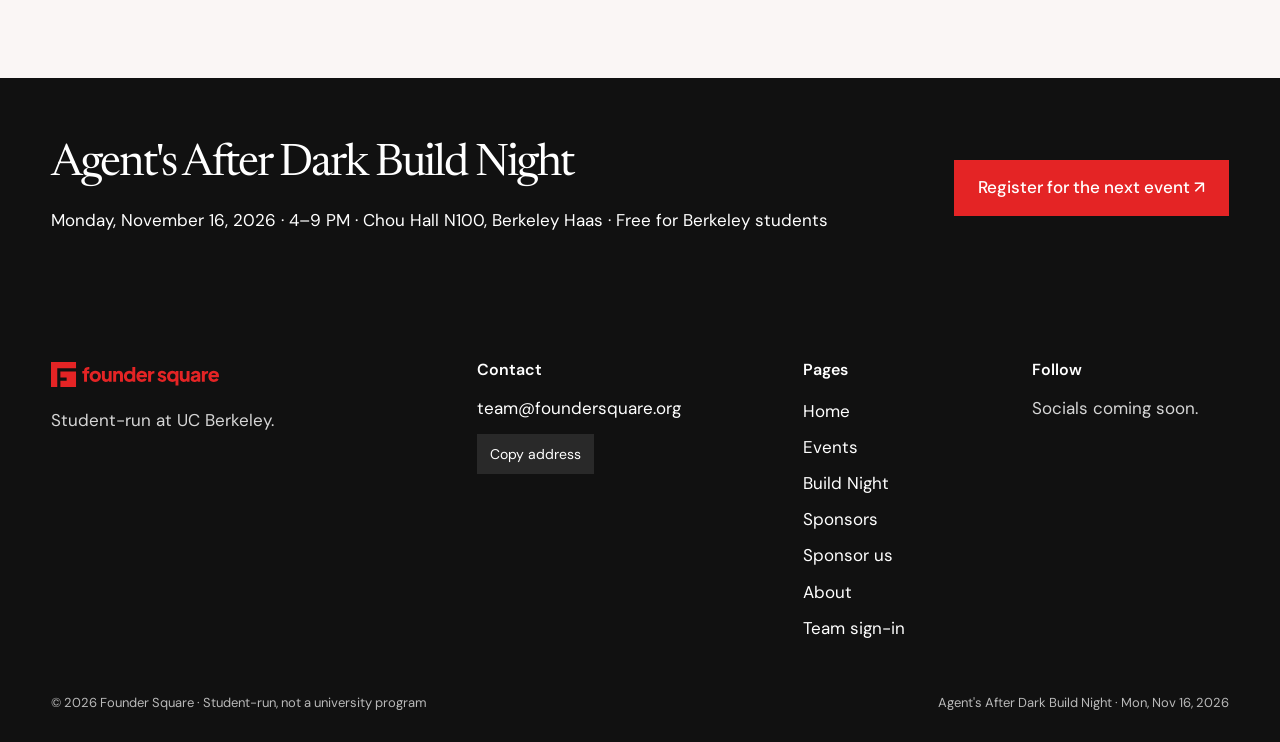
==== commit 534537fb: "Open the square into space: event planets you fly to Inside the square is now a starfield (canvas, g" ====
--- a/index.html
+++ b/index.html
@@ -14,6 +14,7 @@
 </head>
 <body>
 <a class="skip" href="#main">Skip to content</a>
+<div class="hdr-bar">
 <header class="header wrap">
 <a class="brand" href="/" aria-label="Founder Square home">
 <img class="logo" src="/brand/logos/logo-red.svg" alt="" width="194" height="29">
@@ -27,6 +28,7 @@
 </nav>
 <a class="button hdr-cta" href="/sponsor#sponsorship-form">Sponsor us</a>
 </header>
+</div>
 <main id="main">
 
 <!-- The Square: one red square with the logo; scrolling takes you inside it, where the events are. -->
@@ -38,19 +40,38 @@
 <p class="sq-tag">Student-run at UC Berkeley</p>
 </div>
 <p class="sq-hint" aria-hidden="true">Scroll into the square<span class="sq-arrow">↓</span></p>
-<div class="sq-inside">
-<p class="sq-kicker">Upcoming events</p>
-<article class="sq-event">
-<time datetime="2026-11-16T16:00-08:00">Monday, November 16 · 4–9 PM</time>
-<h2>Agent’s After Dark Build Night</h2>
-<p>Chou Hall N100, Berkeley Haas. Free for UC Berkeley students, food included, $3,000+ in prizes.</p>
-<div class="actions">
-<a class="button light" data-link="luma" href="#" hidden>Register on Luma ↗</a>
-<a class="button light" data-link-fallback="hide" href="/build-night#signup">Register ↗</a>
-<a class="text-link inverse" href="/build-night">Event details ↗</a>
+<div class="space" aria-label="Upcoming events, floating in space">
+<canvas class="space-canvas" aria-hidden="true"></canvas>
+<div class="space-top">
+<p class="sq-kicker">Upcoming events · click one to fly there</p>
 </div>
-</article>
-<a class="text-link inverse sq-all" href="/events">All events ↗</a>
+<div class="space-events">
+<a class="planet main" href="/build-night" data-warp data-depth="1" style="--x:34%;--y:52%">
+<span class="orb" aria-hidden="true"></span>
+<span class="planet-card">
+<time datetime="2026-11-16T16:00-08:00">Mon, Nov 16 · 4–9 PM</time>
+<strong>Agent’s After Dark Build Night</strong>
+<span class="planet-meta">Chou Hall N100, Berkeley Haas · Free · $3,000+ in prizes</span>
+<span class="planet-actions">
+<span class="button light" data-link="luma" data-stop hidden>Register on Luma ↗</span>
+<span class="planet-go">Fly to the event →</span>
+</span>
+</span>
+</a>
+<a class="planet small" href="/events" data-warp data-depth="1.6" style="--x:76%;--y:30%">
+<span class="orb" aria-hidden="true"></span>
+<span class="planet-card"><time>2027</time><strong>Build Night 02</strong><span class="planet-meta">Date to be announced</span></span>
+</a>
+<a class="planet small dim" href="/events" data-warp data-depth="2.2" style="--x:70%;--y:78%">
+<span class="orb" aria-hidden="true"></span>
+<span class="planet-card"><time>2027</time><strong>Founder Fireside</strong><span class="planet-meta">Date to be announced</span></span>
+</a>
+</div>
+<div class="space-bottom">
+<a class="text-link inverse" href="/events">All events ↗</a>
+<a class="text-link inverse" href="/sponsor#sponsorship-form">Sponsor an event ↗</a>
+</div>
+<div class="warp-flash" aria-hidden="true"></div>
 </div>
 </div>
 </section>
--- a/assets/site.css
+++ b/assets/site.css
@@ -384,3 +384,46 @@
 /* phone header: mark only, three links, the red button */
 .logo-mark{display:none}
 @media(max-width:600px){.brand .logo{display:none}.brand .logo-mark{display:block;width:26px;height:26px}.header nav{flex-wrap:nowrap;gap:12px;font-size:13px}.header nav a[href="/sponsor"]{display:none}}
+
+/* ---- sticky header bar: everything stays one click away ---- */
+.hdr-bar{position:sticky;top:0;z-index:30;background:rgba(250,246,245,.88);backdrop-filter:blur(10px);-webkit-backdrop-filter:blur(10px);border-bottom:1px solid rgba(33,27,27,.06)}
+.hdr-bar .header{height:76px}
+@media(max-width:600px){.hdr-bar .header{height:64px}}
+.sq-pin{top:0}
+
+/* ---- space: what is inside the square ---- */
+.sq-inside{display:none}
+.space{position:absolute;inset:0;opacity:var(--inside,0);pointer-events:var(--inside-events,none);background:radial-gradient(ellipse at 50% 40%,#2a0c10 0%,#120608 45%,#070304 100%);color:#fff;overflow:hidden}
+.space-canvas{position:absolute;inset:0;width:100%;height:100%;display:block}
+.space-top,.space-bottom{position:absolute;left:0;right:0;display:flex;justify-content:space-between;gap:20px;padding:0 var(--margin);z-index:3}
+.space-top{top:96px}
+.space-bottom{bottom:28px;flex-wrap:wrap}
+.space .sq-kicker{margin:0;opacity:.75}
+.space-events{position:absolute;inset:0;z-index:2}
+.planet{position:absolute;left:var(--x);top:var(--y);transform:translate(-50%,-50%) translate(var(--px,0),var(--py,0));display:flex;align-items:center;gap:26px;color:#fff;text-decoration:none;transition:transform .5s cubic-bezier(.2,.7,.2,1),opacity .5s}
+.planet:hover{text-decoration:none}
+.orb{display:block;width:var(--orb,150px);height:var(--orb,150px);border-radius:50%;flex:none;background:radial-gradient(circle at 32% 30%,#ff8a7a 0%,#e42425 38%,#7c1013 72%,#2b0507 100%);box-shadow:0 0 40px rgba(228,36,37,.45),0 0 120px rgba(228,36,37,.25),inset -18px -18px 40px rgba(0,0,0,.45);animation:drift 9s ease-in-out infinite}
+.planet.small{--orb:64px}
+.planet.small .orb{background:radial-gradient(circle at 32% 30%,#d9c7c2 0%,#8c6f6b 45%,#3a2624 80%,#160a0a 100%);box-shadow:0 0 24px rgba(255,255,255,.12);animation-duration:12s}
+.planet.dim{opacity:.7}
+.planet.dim .orb{animation-duration:15s}
+.planet-card{display:grid;gap:6px;max-width:380px}
+.planet-card time{font-size:var(--small);letter-spacing:.06em;text-transform:uppercase;opacity:.8}
+.planet-card strong{font-family:var(--display);font-weight:400;font-size:clamp(26px,2.8vw,40px);line-height:1.05;letter-spacing:-.03em}
+.planet.small .planet-card strong{font-size:22px}
+.planet-meta{font-size:var(--small);opacity:.85}
+.planet-actions{display:flex;align-items:center;gap:18px;flex-wrap:wrap;margin-top:10px}
+.planet-actions .button{min-height:44px;padding:10px 18px;font-size:15px}
+.planet-go{font-size:15px;border-bottom:1px solid rgba(255,255,255,.5);padding-bottom:2px;transition:border-color .2s}
+.planet:hover .planet-go{border-color:#fff}
+.planet:hover .orb{box-shadow:0 0 60px rgba(228,36,37,.7),0 0 160px rgba(228,36,37,.35),inset -18px -18px 40px rgba(0,0,0,.45)}
+.planet.small:hover .orb{box-shadow:0 0 40px rgba(255,255,255,.25)}
+@keyframes drift{0%,100%{transform:translateY(0)}50%{transform:translateY(-10px)}}
+.space.warping .planet{opacity:0;transform:translate(-50%,-50%) scale(.6)}
+.space.warping .planet.target{opacity:1;transform:translate(-50%,-50%) scale(1.9)}
+.space.warping .space-top,.space.warping .space-bottom{opacity:0;transition:opacity .4s}
+.warp-flash{position:absolute;inset:0;background:#fff;opacity:0;pointer-events:none;z-index:4;transition:opacity .35s ease-in}
+.space.warping .warp-flash{opacity:1;transition-delay:.55s}
+@media(prefers-reduced-motion:reduce){.space{position:static;opacity:1;pointer-events:auto;min-height:80vh;padding:40px 0}.space-canvas{display:none}.space-top,.space-bottom{position:static;padding:20px var(--margin)}.space-events{position:static;display:grid;gap:30px;padding:0 var(--margin)}.planet{position:static;transform:none}.orb{animation:none}}
+@media(max-width:900px){.planet.main{--x:50%!important;--y:44%!important;flex-direction:column;text-align:center;gap:18px}.planet.main .planet-card{justify-items:center}.planet.small{--x:22%!important;--y:84%!important}.planet.dim{--x:78%!important;--y:84%!important}.planet.small .planet-card{display:none}.space-top{top:84px}}
+@media(max-width:600px){.planet.main{--y:46%!important}.orb{--orb:110px}.planet.small{--orb:44px}.planet-card{max-width:88vw}.planet-card strong{font-size:30px}.planet-actions{justify-content:center}.space-bottom{justify-content:center}}
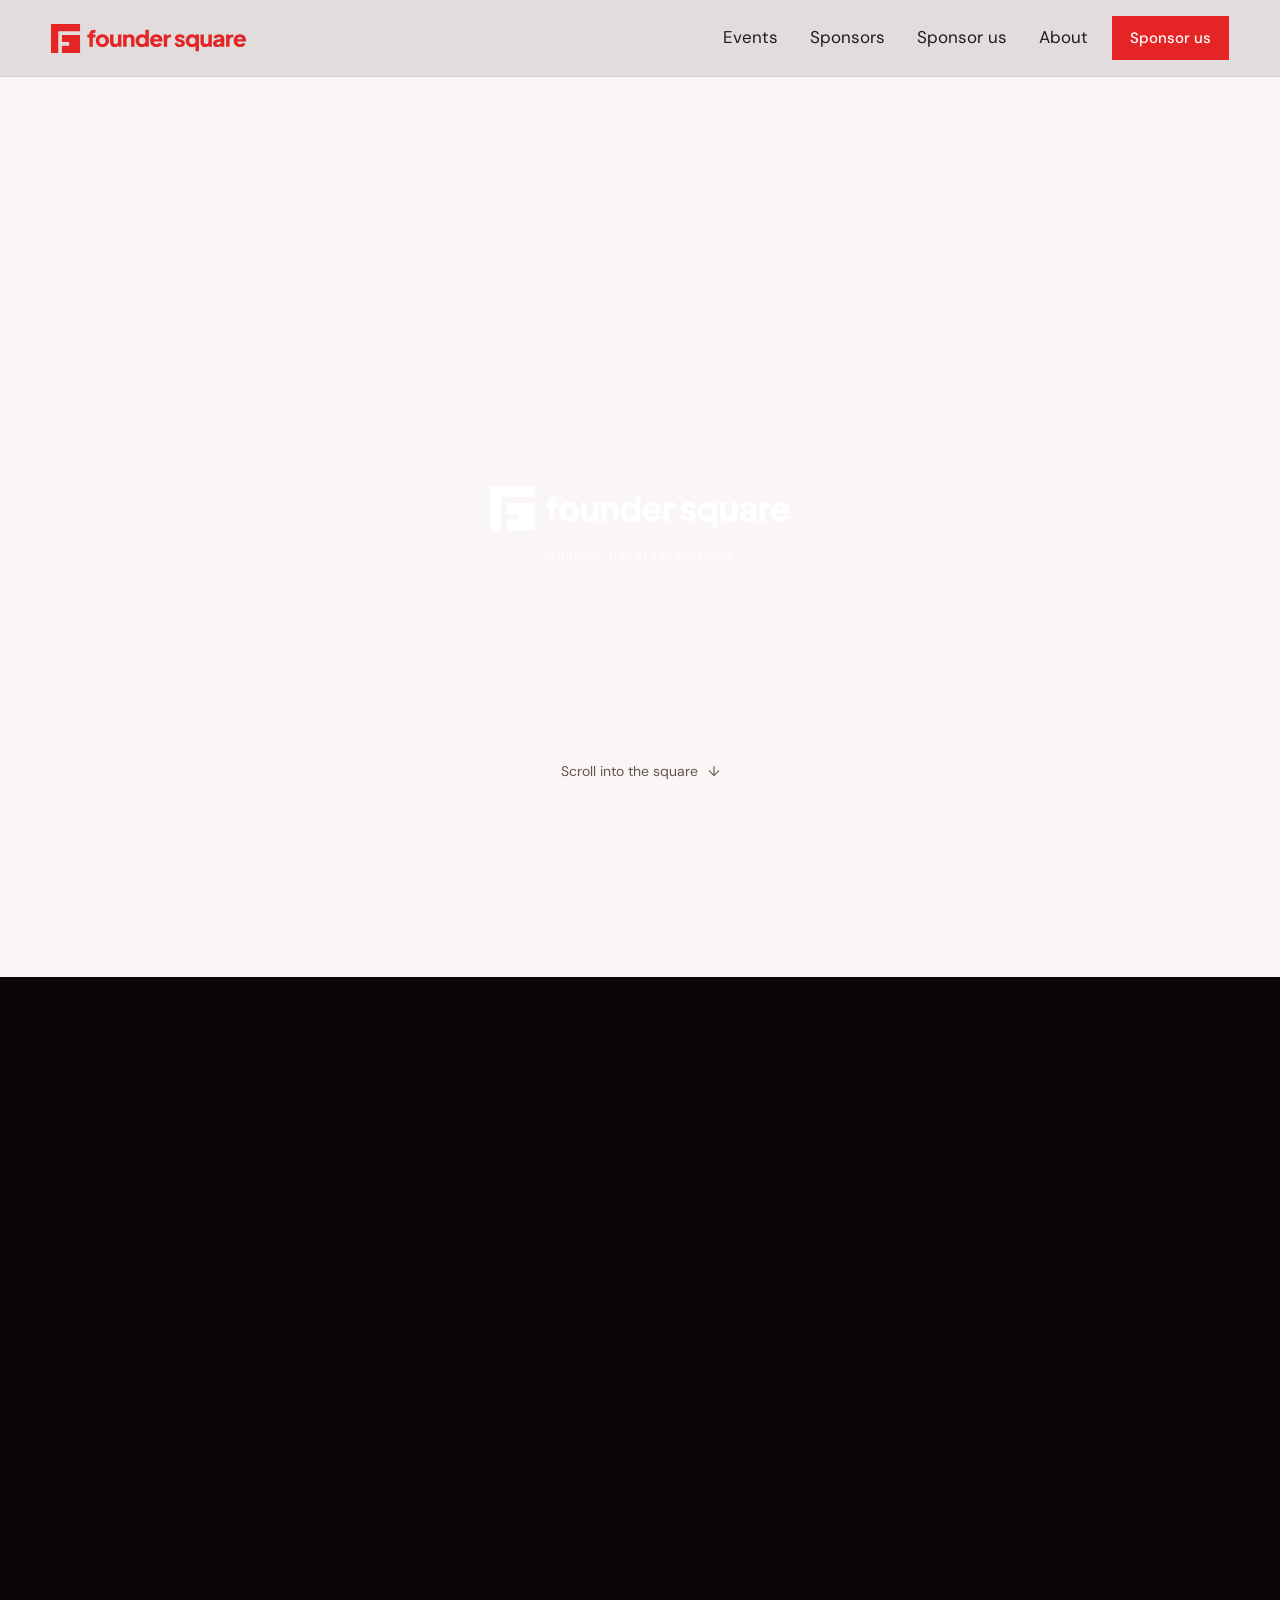
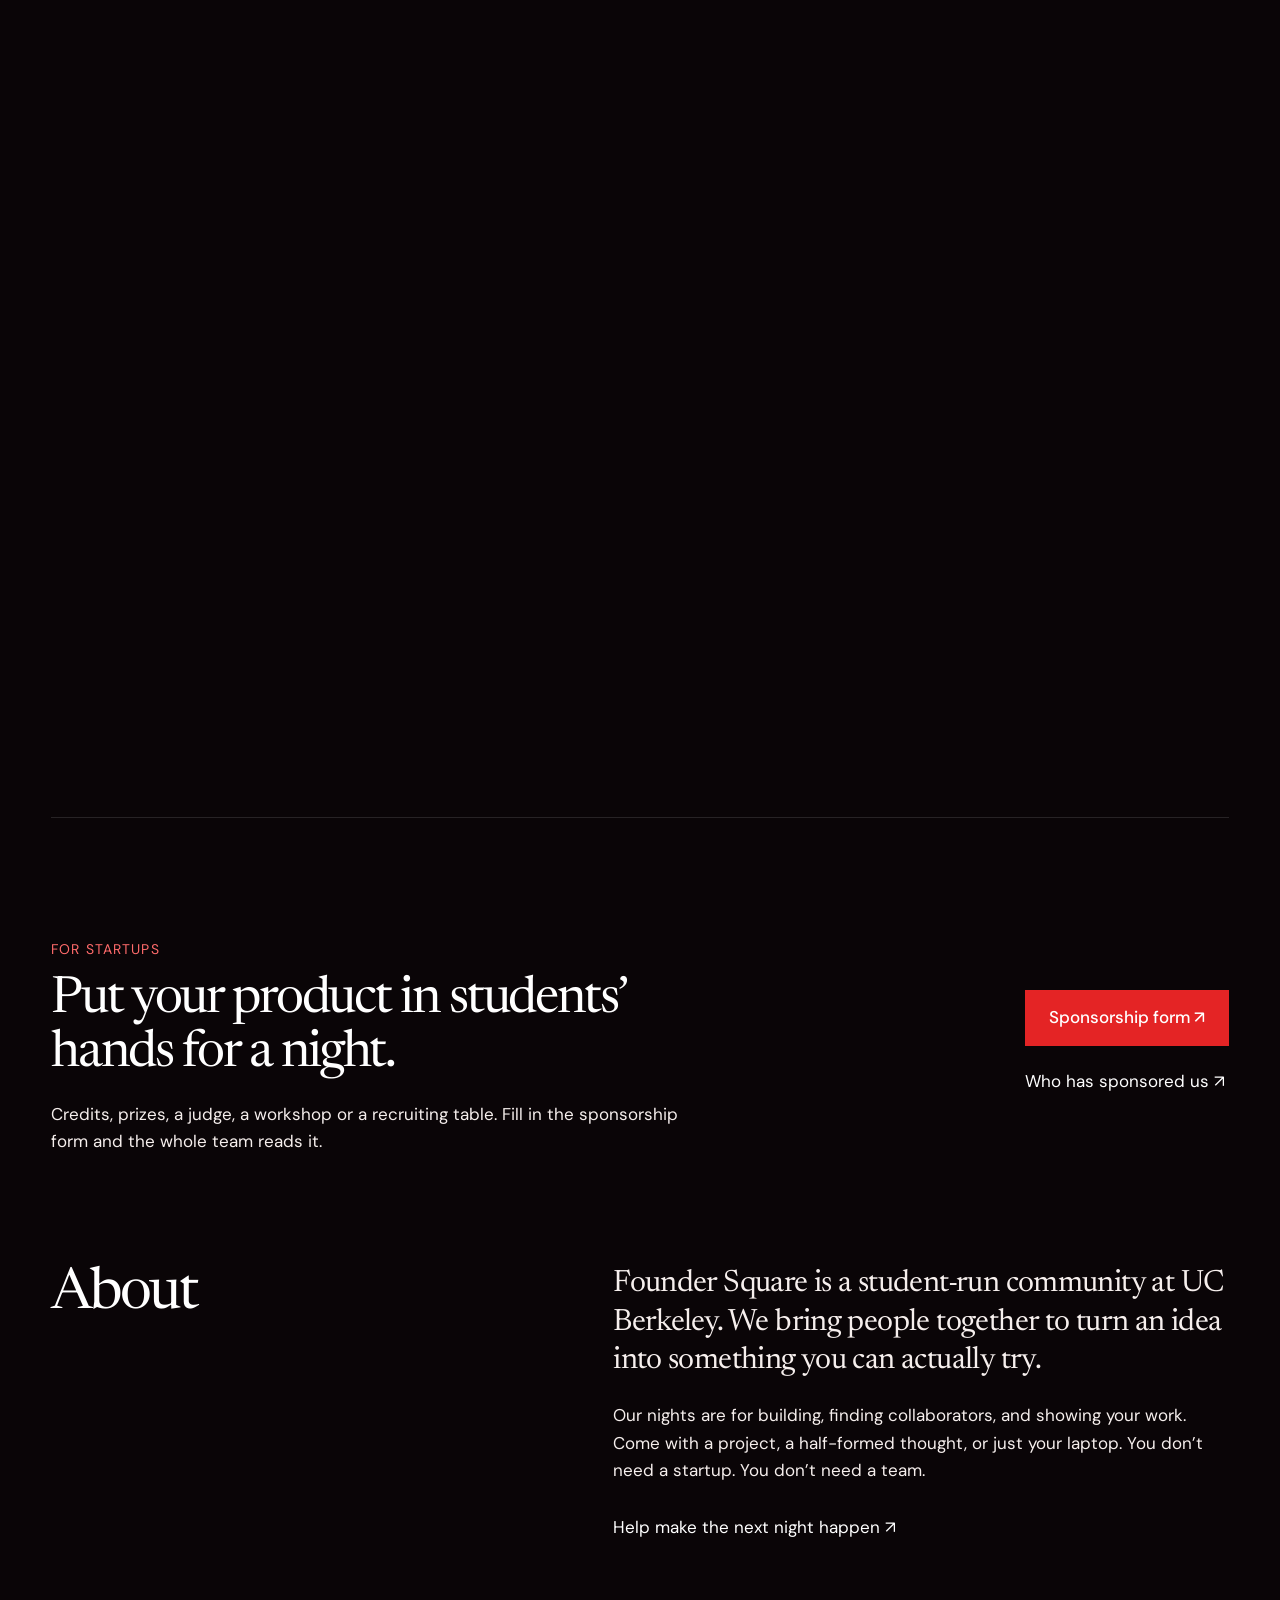
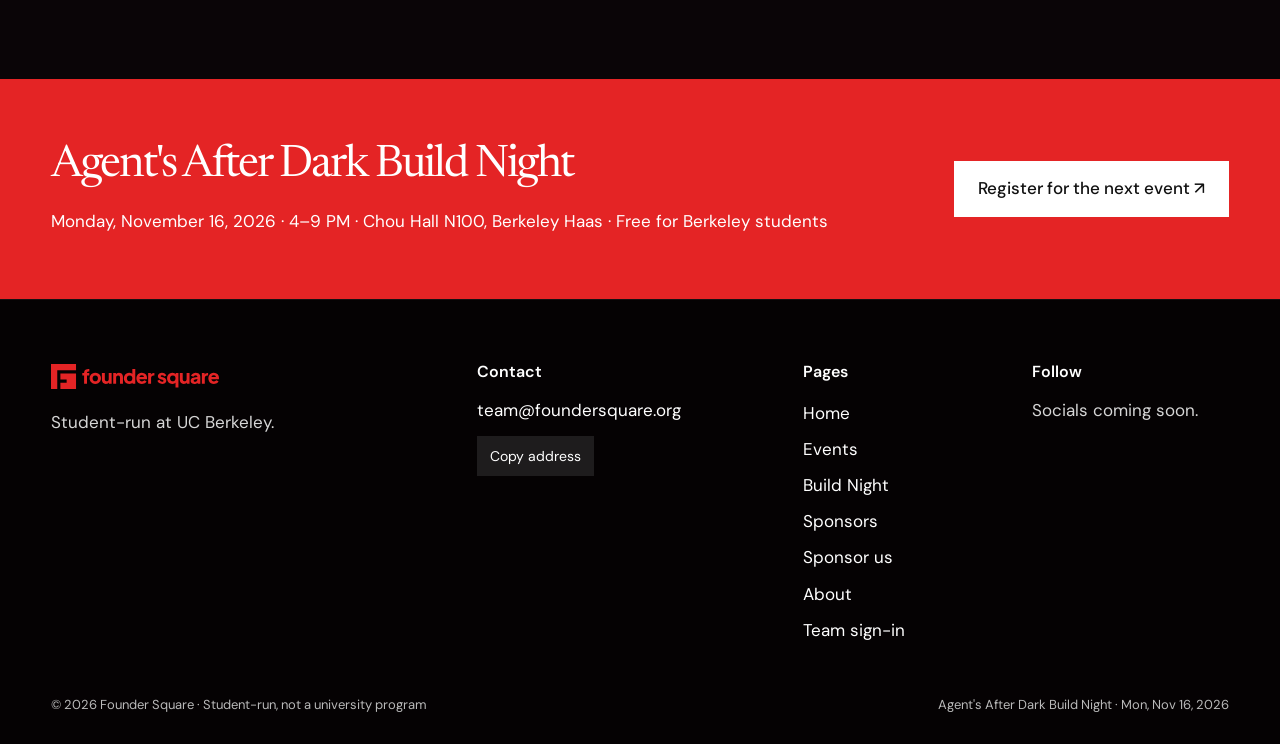
==== commit 3ee44ee9: "Take the space look across the whole site Every page is dark with a faint twinkling star field and a" ====
--- a/index.html
+++ b/index.html
@@ -3,7 +3,7 @@
 <head>
 <meta charset="utf-8">
 <meta name="viewport" content="width=device-width, initial-scale=1">
-<meta name="theme-color" content="#faf6f5">
+<meta name="theme-color" content="#0a0507">
 <meta name="description" content="Founder Square brings UC Berkeley students together to build, meet collaborators and demo something real. Agent's After Dark Build Night: Monday, November 16, 2026, 4 to 9 PM at Chou Hall N100, Berkeley Haas. Free for UC Berkeley students.">
 <title>Founder Square</title>
 <link rel="icon" href="/favicon.svg" type="image/svg+xml">
@@ -12,7 +12,7 @@
 <link href="https://fonts.googleapis.com/css2?family=DM+Sans:wght@400;500;600&family=Newsreader:opsz,wght@6..72,400;6..72,500&display=swap" rel="stylesheet">
 <link rel="stylesheet" href="/assets/site.css">
 </head>
-<body>
+<body class="space-page home">
 <a class="skip" href="#main">Skip to content</a>
 <div class="hdr-bar">
 <header class="header wrap">
--- a/assets/site.css
+++ b/assets/site.css
@@ -427,3 +427,112 @@
 @media(prefers-reduced-motion:reduce){.space{position:static;opacity:1;pointer-events:auto;min-height:80vh;padding:40px 0}.space-canvas{display:none}.space-top,.space-bottom{position:static;padding:20px var(--margin)}.space-events{position:static;display:grid;gap:30px;padding:0 var(--margin)}.planet{position:static;transform:none}.orb{animation:none}}
 @media(max-width:900px){.planet.main{--x:50%!important;--y:44%!important;flex-direction:column;text-align:center;gap:18px}.planet.main .planet-card{justify-items:center}.planet.small{--x:22%!important;--y:84%!important}.planet.dim{--x:78%!important;--y:84%!important}.planet.small .planet-card{display:none}.space-top{top:84px}}
 @media(max-width:600px){.planet.main{--y:46%!important}.orb{--orb:110px}.planet.small{--orb:44px}.planet-card{max-width:88vw}.planet-card strong{font-size:30px}.planet-actions{justify-content:center}.space-bottom{justify-content:center}}
+
+/* ---- the square is a window into space from the first frame ---- */
+.sq{width:calc(var(--sq-side) + 10px)}
+.space{opacity:1;clip-path:inset(var(--cy,0px) var(--cx,0px));-webkit-clip-path:inset(var(--cy,0px) var(--cx,0px))}
+.space-events,.space-top,.space-bottom{opacity:var(--inside,0);transition:opacity .2s linear}
+.sq-front{z-index:5}
+.sq-front .sq-tag{color:rgba(255,255,255,.85)}
+@media(prefers-reduced-motion:reduce){.space{clip-path:none;-webkit-clip-path:none}.space-events,.space-top,.space-bottom{opacity:1}}
+/* tablets: the red button already says Sponsor us, so the text link goes */
+@media(max-width:900px){.header nav{gap:18px;flex-wrap:nowrap}.header nav a{white-space:nowrap}.header nav a[href="/sponsor"]{display:none}.hdr-cta{padding:10px 14px;font-size:14px}}
+
+/* =====================================================================
+   Space look for the whole site. The home page keeps its light intro;
+   everything after the square, and every other page, is in space.
+   ===================================================================== */
+.sq{display:none}
+.space-page{--bg:#0a0507;--ink:#f6efed;--muted:#b7a4a1;--surface:rgba(255,255,255,.055);--blue:#1a0c0f;--white:#ffffff;--line:rgba(255,255,255,.12)}
+.space-page body,body.space-page{background:var(--bg);color:var(--ink)}
+.space-page::before{content:"";position:fixed;inset:0;z-index:-2;pointer-events:none;background:
+ radial-gradient(1px 1px at 12% 18%,rgba(255,255,255,.9),transparent 60%),
+ radial-gradient(1.2px 1.2px at 32% 72%,rgba(255,255,255,.8),transparent 60%),
+ radial-gradient(1px 1px at 58% 28%,rgba(255,255,255,.7),transparent 60%),
+ radial-gradient(1.4px 1.4px at 78% 64%,rgba(255,255,255,.9),transparent 60%),
+ radial-gradient(1px 1px at 90% 12%,rgba(255,255,255,.75),transparent 60%),
+ radial-gradient(1px 1px at 45% 88%,rgba(255,255,255,.7),transparent 60%),
+ radial-gradient(1.2px 1.2px at 8% 56%,rgba(255,255,255,.8),transparent 60%),
+ radial-gradient(1px 1px at 68% 8%,rgba(255,255,255,.6),transparent 60%),
+ radial-gradient(1px 1px at 22% 40%,rgba(255,255,255,.55),transparent 60%),
+ radial-gradient(1.3px 1.3px at 84% 86%,rgba(255,255,255,.85),transparent 60%);
+ background-size:900px 700px,1100px 800px,700px 900px,1300px 1000px,800px 600px,1000px 1100px,1200px 900px,600px 800px,950px 750px,1050px 850px;
+ animation:twinkle 7s ease-in-out infinite alternate}
+.space-page::after{content:"";position:fixed;inset:0;z-index:-3;pointer-events:none;background:radial-gradient(ellipse 70% 50% at 70% -10%,rgba(228,36,37,.28),transparent 60%),radial-gradient(ellipse 60% 40% at 10% 110%,rgba(228,36,37,.16),transparent 60%),#0a0507}
+.space-page.home::after{display:none}
+@keyframes twinkle{from{opacity:.55}to{opacity:1}}
+/* home: light outside the square, space from the stage on */
+.space-page.home{background:var(--bg)}
+.space-page.home .sq-pin{background:#faf6f5}
+.space-page.home .sq-hint{color:#655353}
+.space-page.home .hdr-bar{background:rgba(250,246,245,.9);border-bottom-color:rgba(33,27,27,.06)}
+.space-page.home .hdr-bar .header nav a{color:#211b1b}
+.space-page.home .hdr-bar .header nav [aria-current]{text-decoration-color:#e42425}
+/* header bar in space */
+.space-page .hdr-bar{background:rgba(10,5,7,.72);border-bottom:1px solid rgba(255,255,255,.08)}
+.space-page .header nav a{color:var(--ink)}
+.space-page .header nav a:hover{color:#fff}
+/* text and links */
+.space-page a:hover{color:#fff}
+.space-page .text-link{color:#fff}
+.space-page .eyebrow{color:#ff6b6b}
+.space-page .secondary,.space-page .muted{color:var(--muted)}
+.space-page h1,.space-page h2,.space-page h3{color:#fff}
+/* buttons */
+.space-page .button.light{background:#fff;color:#111}
+.space-page .button.partiful{background:transparent;color:#fff;border:1px solid rgba(255,255,255,.5)}
+.space-page .button.luma{background:#fff;color:#111}
+/* glass surfaces */
+.glass,.space-page .event-row,.space-page details,.space-page .fact-card,.space-page .offer-grid article,.space-page .sponsor-card,.space-page .message,.space-page .admin-note,.space-page .schedule-pending,.space-page .night-field,.space-page .contact-field{background:var(--surface);border:1px solid var(--line);backdrop-filter:blur(6px);-webkit-backdrop-filter:blur(6px)}
+.space-page details p{color:var(--muted)}
+.space-page summary::marker{color:#ff6b6b}
+.space-page .sponsor-form{background:rgba(255,255,255,.04);border:1px solid var(--line)}
+.space-page .sponsor-form input,.space-page .sponsor-form select,.space-page .sponsor-form textarea,.space-page input,.space-page textarea,.space-page select{background:rgba(255,255,255,.06);color:#fff;border-color:rgba(255,255,255,.22)}
+.space-page select{background-image:linear-gradient(45deg,transparent 50%,#fff 50%),linear-gradient(135deg,#fff 50%,transparent 50%);background-color:rgba(255,255,255,.06)}
+.space-page input::placeholder,.space-page textarea::placeholder{color:rgba(255,255,255,.4)}
+.space-page .form-status.ok{color:#8be0a3}
+.space-page .form-status.err{color:#ff8a80}
+.space-page .form-facts dt{color:var(--muted)}
+.space-page .check input{accent-color:#e42425}
+.space-page .sponsor-form legend{color:#fff}
+.space-page .tag{background:rgba(255,255,255,.08);color:#fff}
+.space-page .copy-btn{background:rgba(255,255,255,.1)}
+.space-page .register-band{background:#e42425;border-top:0}
+.space-page .register-band .button{background:#fff;color:#111}
+.space-page .original-footer{background:#050203;border-top:1px solid rgba(255,255,255,.06)}
+.space-page .sponsor-band{border-top:1px solid var(--line)}
+.space-page .sponsor-band .text-link{color:#fff}
+.space-page .text-link[type=button]{color:#fff}
+.space-page .hdr-cta{background:#e42425;color:#fff}
+.space-page .planet-card strong{color:#fff}
+/* event page */
+.event-hero{display:grid;grid-template-columns:1.3fr .7fr;gap:40px;align-items:center;padding-block:64px 40px}
+.event-hero .event-title{font-size:clamp(44px,7vw,104px)!important;margin:14px 0 22px}
+.event-hero .statement{max-width:600px;margin-bottom:18px}
+.event-hero .measure{color:var(--muted);max-width:620px;margin-bottom:30px}
+.event-hero-orb{display:grid;place-items:center}
+.orb.big{--orb:min(34vw,360px);width:var(--orb);height:var(--orb);animation-duration:11s}
+.facts-grid{display:grid;grid-template-columns:repeat(4,1fr);gap:16px;margin:30px auto 0}
+.fact-card{padding:22px 24px;display:grid;gap:8px}
+.fact-k{font-size:var(--small);letter-spacing:.08em;text-transform:uppercase;color:#ff6b6b}
+.fact-v{font-family:var(--display);font-size:clamp(20px,1.8vw,26px);line-height:1.2;color:#fff}
+.prizes{padding-block:120px 90px}
+.prizes .section-heading{align-items:flex-end;flex-wrap:wrap;gap:20px}
+.prizes .section-heading p{max-width:480px;margin:0}
+.prize-grid{display:grid;grid-template-columns:repeat(3,1fr);gap:18px}
+.prize-grid article{padding:28px;display:grid;gap:10px;align-content:start}
+.prize-n{font-size:var(--small);color:#ff6b6b;letter-spacing:.08em}
+.prize-grid h3{font-size:clamp(24px,2.2vw,30px)}
+.prize-grid p{margin:0;color:var(--muted)}
+.judged{margin:28px 0 0;max-width:620px}
+.night-grid-2{display:grid;grid-template-columns:1fr 1.6fr;gap:9%;padding-block:0 100px}
+.timeline{list-style:none;margin:0;padding:0;border-top:1px solid var(--line)}
+.timeline li{display:grid;grid-template-columns:120px 1fr;gap:24px;padding:22px 0;border-bottom:1px solid var(--line)}
+.timeline .t{font-family:var(--display);font-size:22px;color:#fff}
+.bring{padding-block:0 100px}
+.bring .section-heading{margin-bottom:24px}
+.chips{list-style:none;margin:0;padding:0;display:flex;flex-wrap:wrap;gap:12px}
+.chips li{border:1px solid var(--line);background:var(--surface);padding:12px 18px;border-radius:999px}
+.space-page .signup{padding-top:0;padding-bottom:110px}
+@media(max-width:900px){.event-hero{grid-template-columns:1fr}.event-hero-orb{order:-1;justify-items:start}.orb.big{--orb:180px}.facts-grid{grid-template-columns:1fr 1fr}.prize-grid{grid-template-columns:1fr}.night-grid-2{grid-template-columns:1fr;gap:30px}.prizes{padding-block:80px 70px}}
+@media(max-width:600px){.facts-grid{grid-template-columns:1fr}.timeline li{grid-template-columns:1fr;gap:6px}.event-hero{padding-block:40px 20px}.orb.big{--orb:130px}}
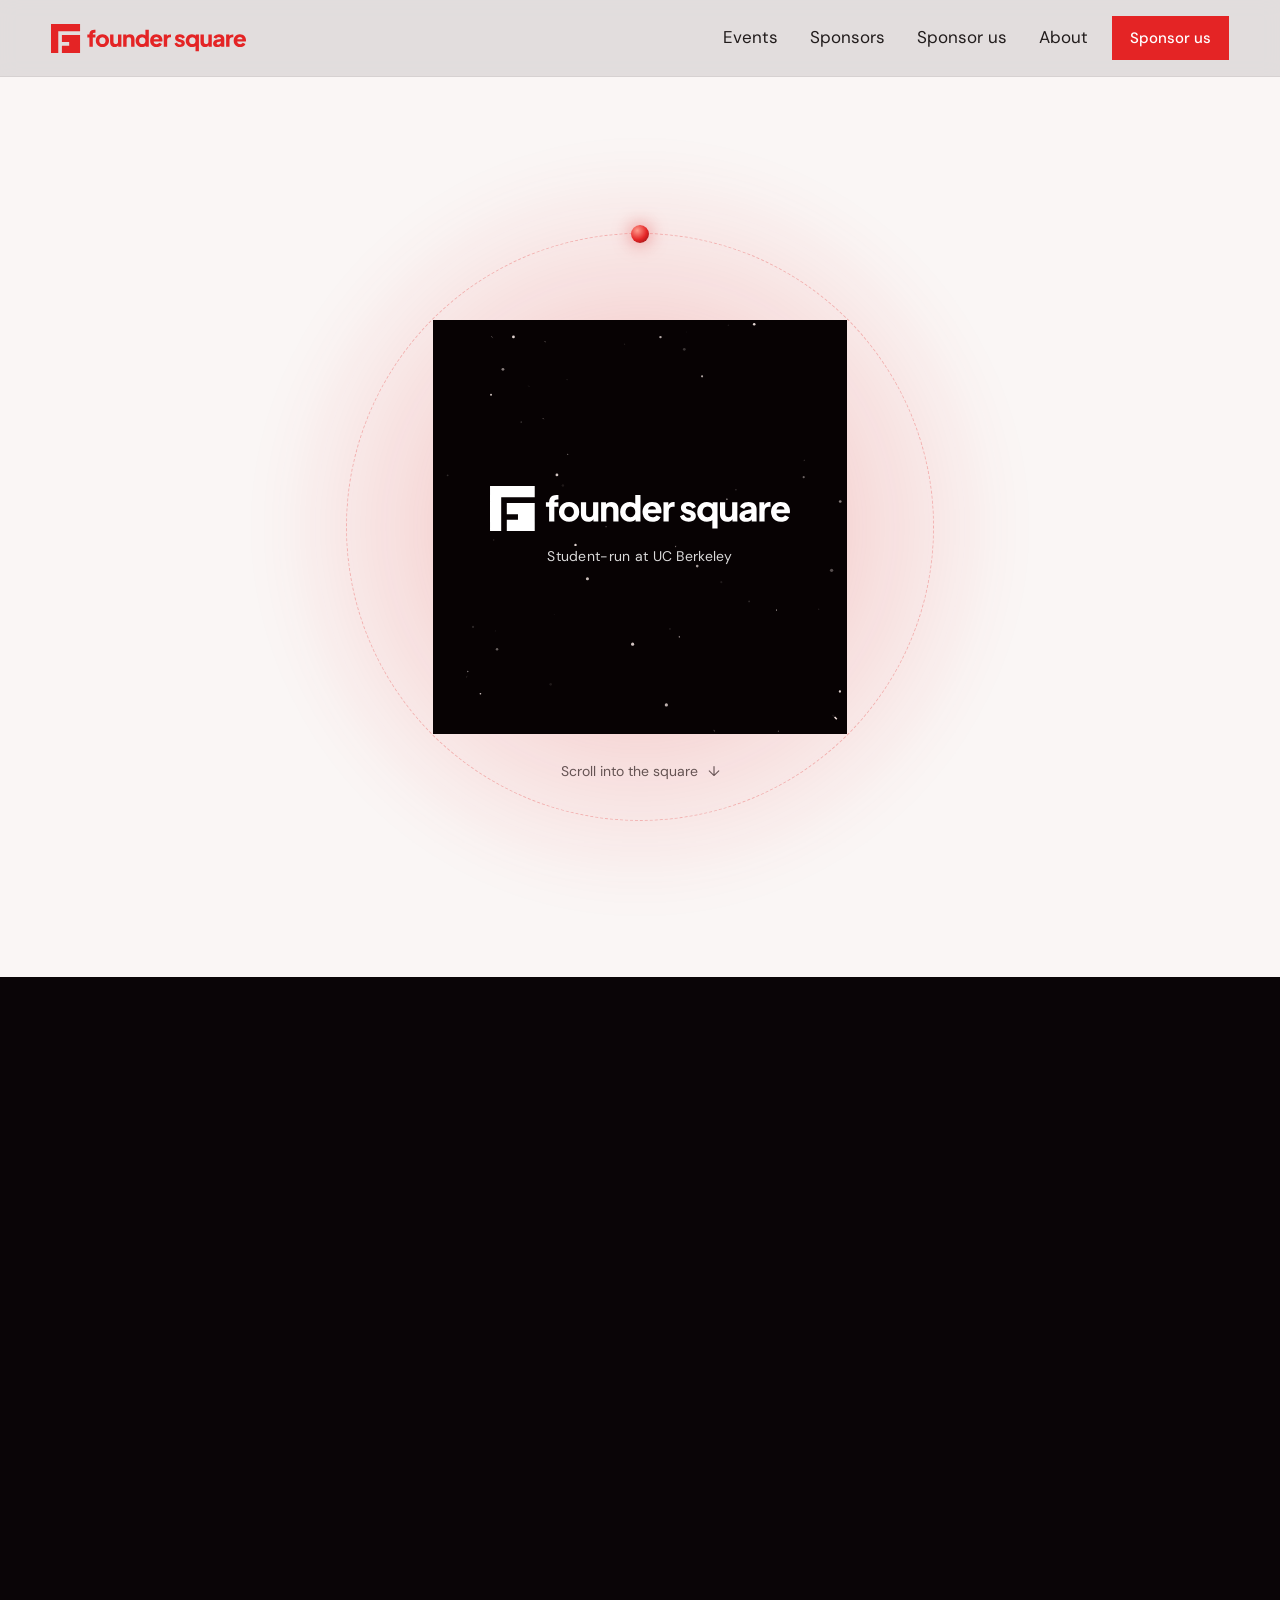
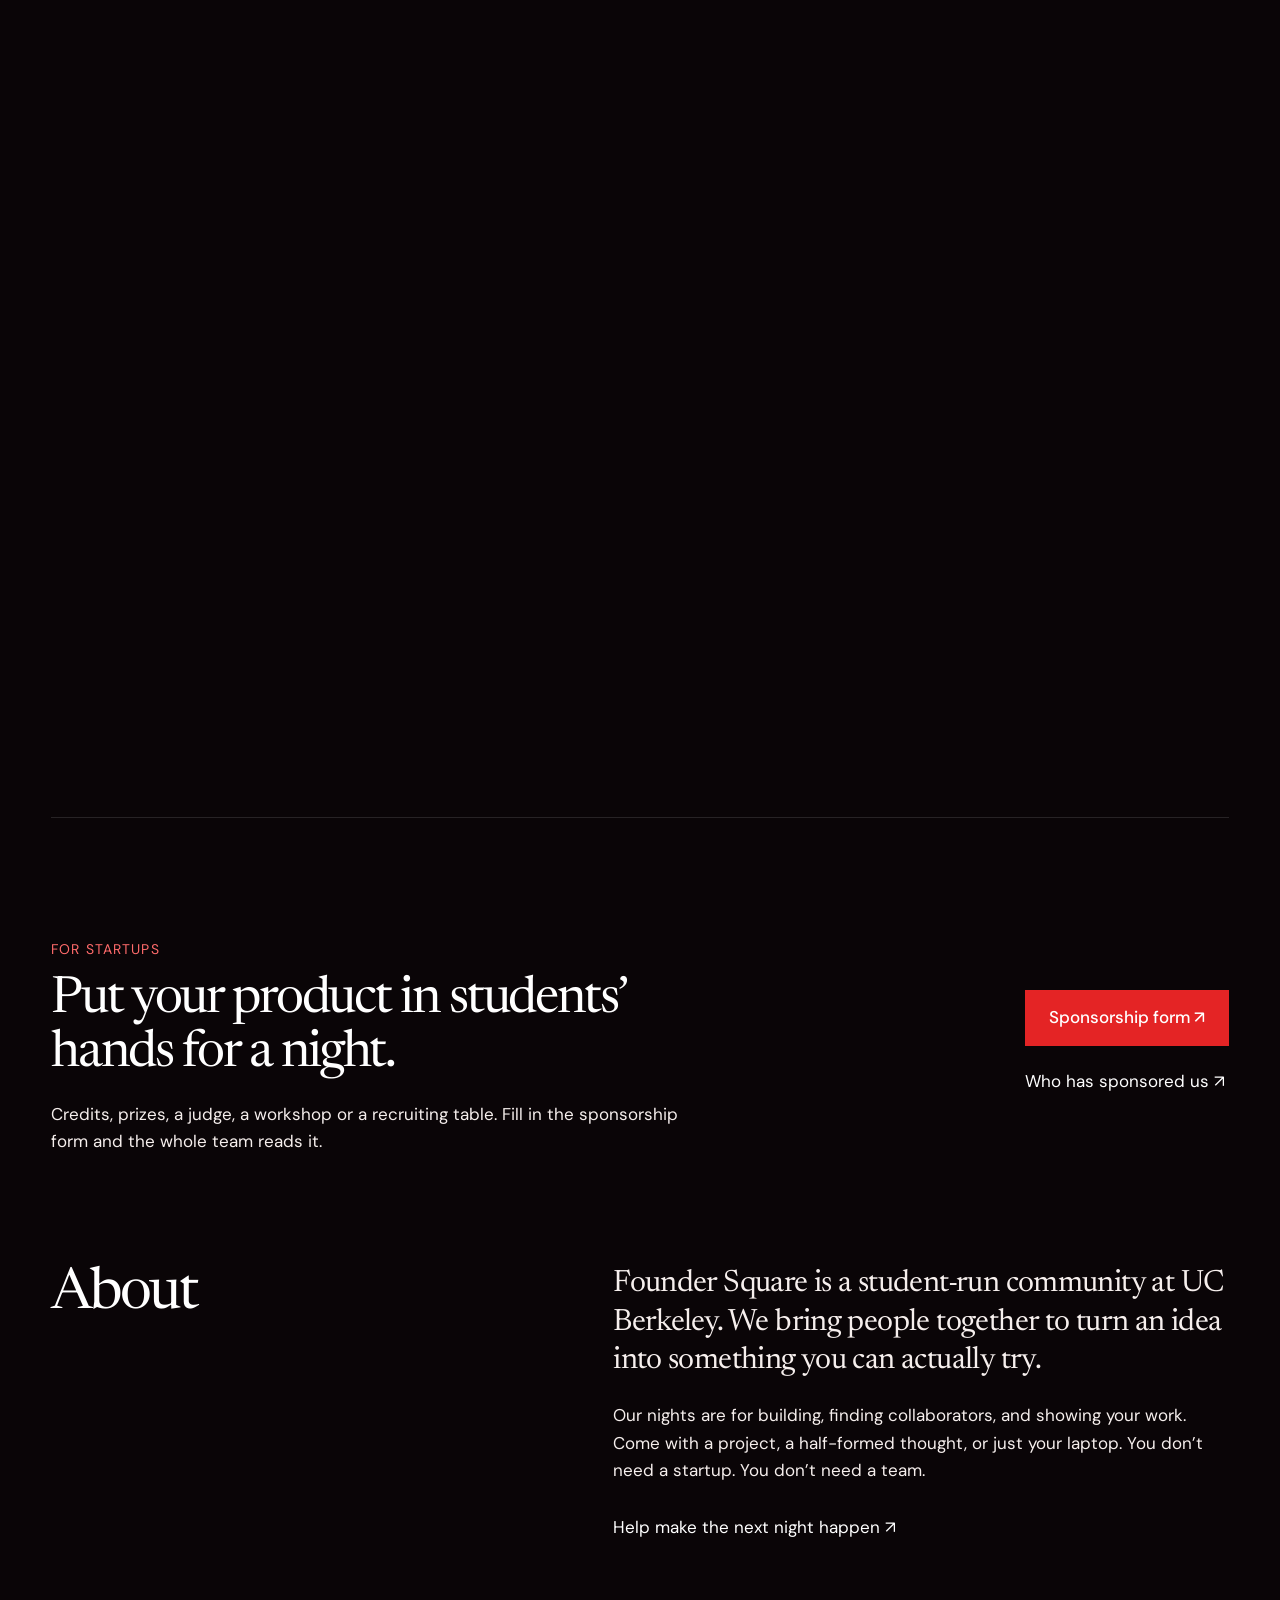
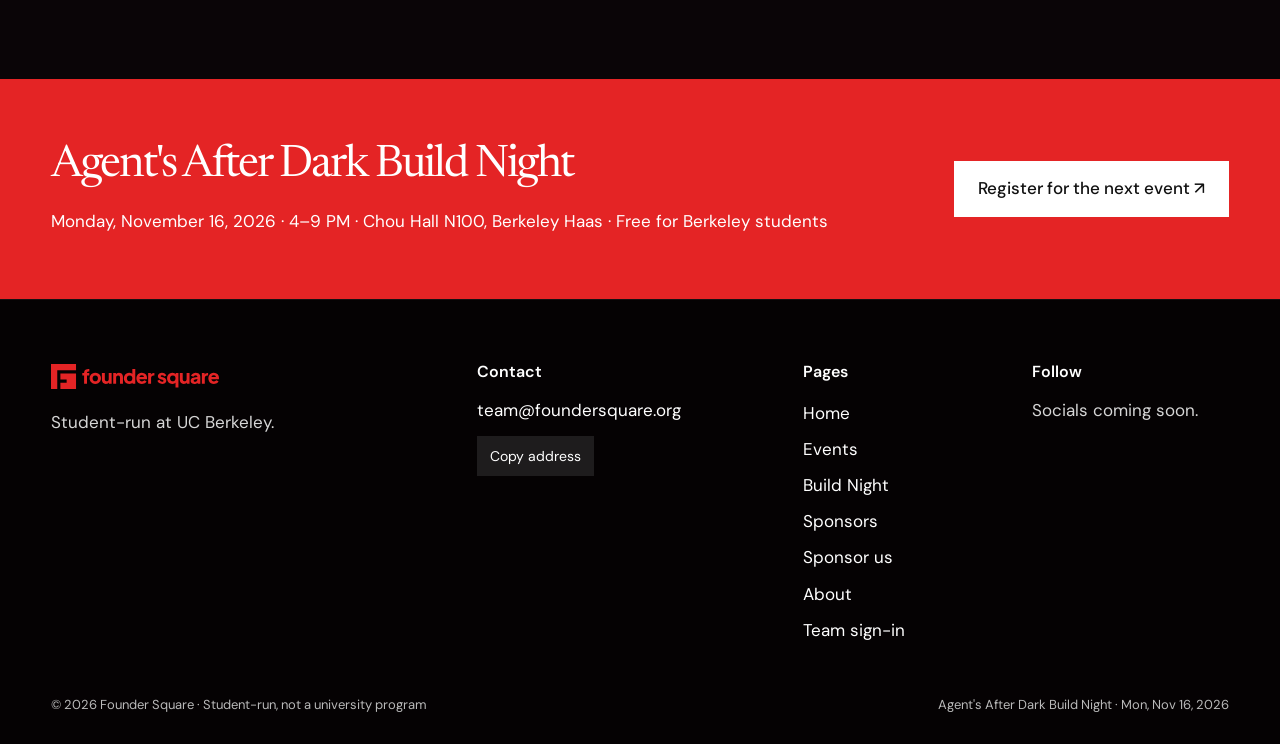
==== commit 69052135: "Remember who has entered, emphasize prizes, and give the square an entrance Visitors who have scroll" ====
--- a/index.html
+++ b/index.html
@@ -35,6 +35,9 @@
 <section class="sq-stage" id="square" aria-label="Upcoming events">
 <div class="sq-pin">
 <div class="sq" aria-hidden="true"></div>
+<div class="sq-halo" aria-hidden="true"></div>
+<div class="sq-orbit o1" aria-hidden="true"><span class="moon"></span></div>
+<div class="sq-orbit o2" aria-hidden="true"><span class="moon m2"></span></div>
 <div class="sq-front">
 <img class="sq-logo" src="/brand/logos/logo-white.svg" alt="Founder Square" width="300" height="45">
 <p class="sq-tag">Student-run at UC Berkeley</p>
@@ -44,6 +47,7 @@
 <canvas class="space-canvas" aria-hidden="true"></canvas>
 <div class="space-top">
 <p class="sq-kicker">Upcoming events · click one to fly there</p>
+<button class="text-link inverse replay" type="button" data-replay hidden>Replay the entrance ↻</button>
 </div>
 <div class="space-events">
 <a class="planet main" href="/build-night" data-warp data-depth="1" style="--x:34%;--y:52%">
@@ -51,7 +55,8 @@
 <span class="planet-card">
 <time datetime="2026-11-16T16:00-08:00">Mon, Nov 16 · 4–9 PM</time>
 <strong>Agent’s After Dark Build Night</strong>
-<span class="planet-meta">Chou Hall N100, Berkeley Haas · Free · $3,000+ in prizes</span>
+<span class="planet-meta">Chou Hall N100, Berkeley Haas · Free for UC Berkeley students</span>
+<span class="prize-tags"><span class="prize-tag hot">$3,000+ in prizes</span><span class="prize-tag">Best Overall</span><span class="prize-tag">Best Use of Cognee</span><span class="prize-tag">Best Use of Computer Vision</span><span class="prize-tag">Free month of Slashy for everyone</span></span>
 <span class="planet-actions">
 <span class="button light" data-link="luma" data-stop hidden>Register on Luma ↗</span>
 <span class="planet-go">Fly to the event →</span>
--- a/assets/site.css
+++ b/assets/site.css
@@ -442,7 +442,7 @@
    Space look for the whole site. The home page keeps its light intro;
    everything after the square, and every other page, is in space.
    ===================================================================== */
-.sq{display:none}
+.sq{background:transparent}
 .space-page{--bg:#0a0507;--ink:#f6efed;--muted:#b7a4a1;--surface:rgba(255,255,255,.055);--blue:#1a0c0f;--white:#ffffff;--line:rgba(255,255,255,.12)}
 .space-page body,body.space-page{background:var(--bg);color:var(--ink)}
 .space-page::before{content:"";position:fixed;inset:0;z-index:-2;pointer-events:none;background:
@@ -536,3 +536,53 @@
 .space-page .signup{padding-top:0;padding-bottom:110px}
 @media(max-width:900px){.event-hero{grid-template-columns:1fr}.event-hero-orb{order:-1;justify-items:start}.orb.big{--orb:180px}.facts-grid{grid-template-columns:1fr 1fr}.prize-grid{grid-template-columns:1fr}.night-grid-2{grid-template-columns:1fr;gap:30px}.prizes{padding-block:80px 70px}}
 @media(max-width:600px){.facts-grid{grid-template-columns:1fr}.timeline li{grid-template-columns:1fr;gap:6px}.event-hero{padding-block:40px 20px}.orb.big{--orb:130px}}
+
+/* ---- the entrance: halo, orbiting moons, intro motion ---- */
+.sq-halo{position:absolute;left:50%;top:50%;width:calc(var(--sq-side)*1.9);height:calc(var(--sq-side)*1.9);transform:translate(-50%,-50%);border-radius:50%;background:radial-gradient(circle,rgba(228,36,37,.42) 0%,rgba(228,36,37,.12) 40%,transparent 68%);filter:blur(18px);opacity:var(--front,1);animation:halo 4.5s ease-in-out infinite;pointer-events:none}
+@keyframes halo{0%,100%{transform:translate(-50%,-50%) scale(1)}50%{transform:translate(-50%,-50%) scale(1.12)}}
+.sq-orbit{position:absolute;left:50%;top:50%;width:calc(var(--sq-side)*1.42);height:calc(var(--sq-side)*1.42);margin:calc(var(--sq-side)*-.71) 0 0 calc(var(--sq-side)*-.71);border-radius:50%;border:1px dashed rgba(228,36,37,.28);opacity:var(--front,1);animation:spin 22s linear infinite;pointer-events:none}
+.sq-orbit.o2{width:calc(var(--sq-side)*1.75);height:calc(var(--sq-side)*1.75);margin:calc(var(--sq-side)*-.875) 0 0 calc(var(--sq-side)*-.875);border-color:rgba(33,27,27,.14);animation:spin 36s linear infinite reverse}
+.moon{position:absolute;top:-9px;left:calc(50% - 9px);width:18px;height:18px;border-radius:50%;background:radial-gradient(circle at 35% 30%,#ff9a8c,#e42425 55%,#7c1013);box-shadow:0 0 18px rgba(228,36,37,.6)}
+.moon.m2{width:11px;height:11px;top:-5px;left:calc(50% - 5px);background:radial-gradient(circle at 35% 30%,#fff,#cdbfbb 55%,#6b5552);box-shadow:0 0 14px rgba(255,255,255,.5)}
+@keyframes spin{to{transform:rotate(360deg)}}
+.sq-pin.intro .space{animation:sq-in 1.3s cubic-bezier(.2,.8,.2,1) both}
+.sq-pin.intro .sq-front{animation:rise .9s .35s cubic-bezier(.2,.8,.2,1) both}
+.sq-pin.intro .sq-halo,.sq-pin.intro .sq-orbit{animation-name:halo,fade-in;animation-duration:4.5s,1.2s;animation-delay:0s,.5s;animation-fill-mode:both}
+.sq-pin.intro .sq-orbit{animation-name:spin,fade-in}
+.sq-pin.intro .sq-hint{animation:fade-in .8s 1.2s both}
+@keyframes sq-in{from{opacity:0;transform:scale(.82)}to{opacity:1;transform:none}}
+@keyframes rise{from{opacity:0;transform:translateY(18px)}to{opacity:1;transform:none}}
+@keyframes fade-in{from{opacity:0}to{opacity:var(--front,1)}}
+/* returning visitors land inside */
+.sq-stage.entered{height:100vh}
+.sq-stage.entered .sq-hint,.sq-stage.entered .sq-halo,.sq-stage.entered .sq-orbit{display:none}
+.replay{font-size:var(--small);opacity:.8}
+/* prizes, emphasized */
+.prize-tags{display:flex;flex-wrap:wrap;gap:8px;margin-top:8px}
+.prize-tag{display:inline-block;padding:6px 11px;border:1px solid rgba(255,255,255,.22);border-radius:999px;font-size:13px;color:#fff;background:rgba(255,255,255,.05)}
+.prize-tag.hot{background:#e42425;border-color:#e42425;box-shadow:0 0 22px rgba(228,36,37,.55);font-weight:600}
+.prizes-head{display:flex;justify-content:space-between;align-items:flex-end;gap:30px;flex-wrap:wrap;margin-bottom:40px}
+.prizes-head .secondary{margin:14px 0 0;max-width:420px}
+.prize-big{margin:0;display:grid;justify-items:end;line-height:1}
+.prize-big span{font-family:var(--display);font-size:clamp(64px,9vw,140px);letter-spacing:-.05em;color:#fff;text-shadow:0 0 40px rgba(228,36,37,.55)}
+.prize-big em{font-style:normal;color:#ff6b6b}
+.prize-big small{font-size:var(--small);letter-spacing:.1em;text-transform:uppercase;color:#ff6b6b}
+@media(max-width:900px){.prize-big{justify-items:start}}
+@media(max-width:600px){.sq-orbit.o2{display:none}.prize-tags{justify-content:center}}
+@media(prefers-reduced-motion:reduce){.sq-halo,.sq-orbit,.sq-pin.intro .space,.sq-pin.intro .sq-front,.sq-pin.intro .sq-hint{animation:none}}
+/* replay sits in the top row; header goes dark once you are inside */
+.replay{white-space:nowrap;padding:0;margin:0;background:none;border:0;color:#fff;font:inherit;font-size:var(--small);opacity:.75;cursor:pointer;text-decoration:underline;text-underline-offset:5px}
+.replay:hover{opacity:1}
+.space-page.home.in-space .hdr-bar{background:rgba(10,5,7,.72);border-bottom-color:rgba(255,255,255,.08)}
+.space-page.home.in-space .hdr-bar .header nav a{color:#f6efed}
+.hdr-bar{transition:background .4s,border-color .4s}
+@media(max-width:600px){
+  .planet.small{display:none}
+  .prize-tag{display:none}
+  .prize-tag.hot,.prize-tag:last-child{display:inline-block}
+  .planet.main{--y:50%!important}
+  .orb{--orb:96px}
+  .space-top{top:76px}
+  .space-top .replay{display:none}
+  .space-bottom{bottom:14px}
+}
